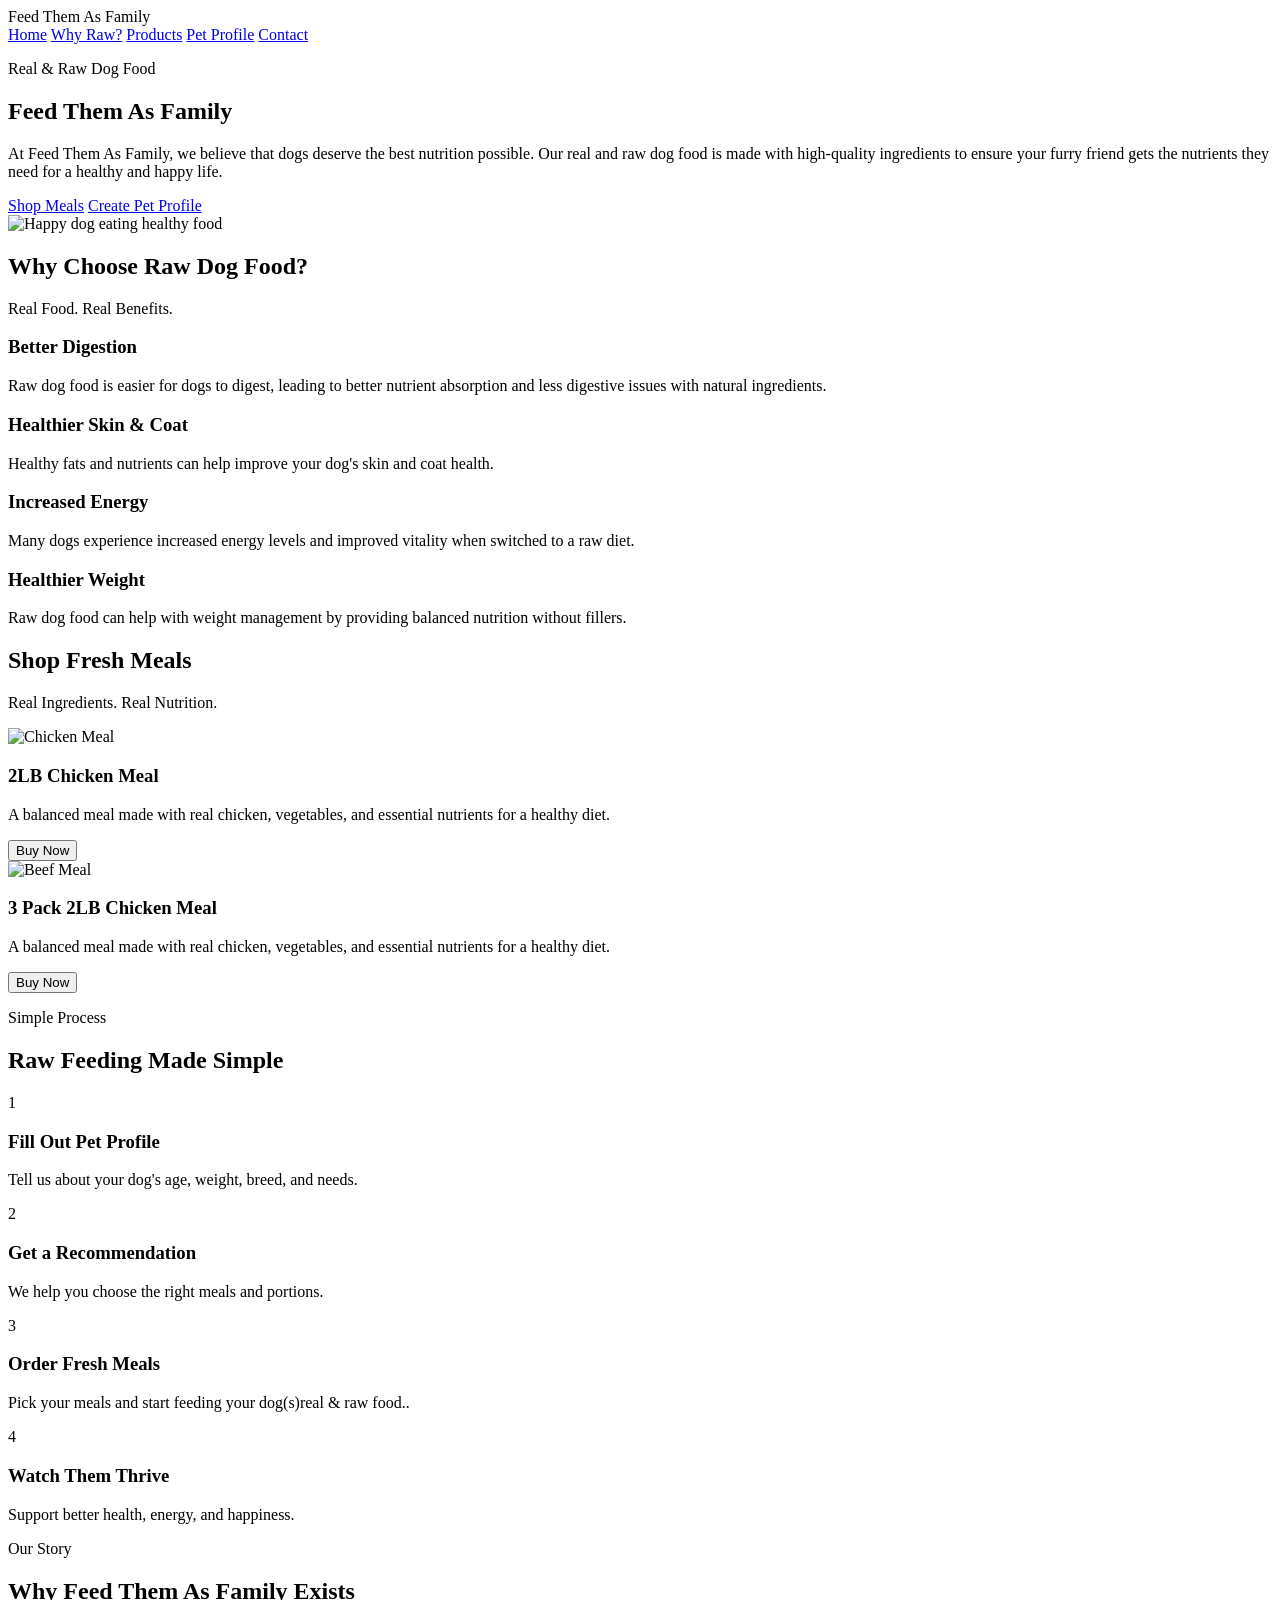
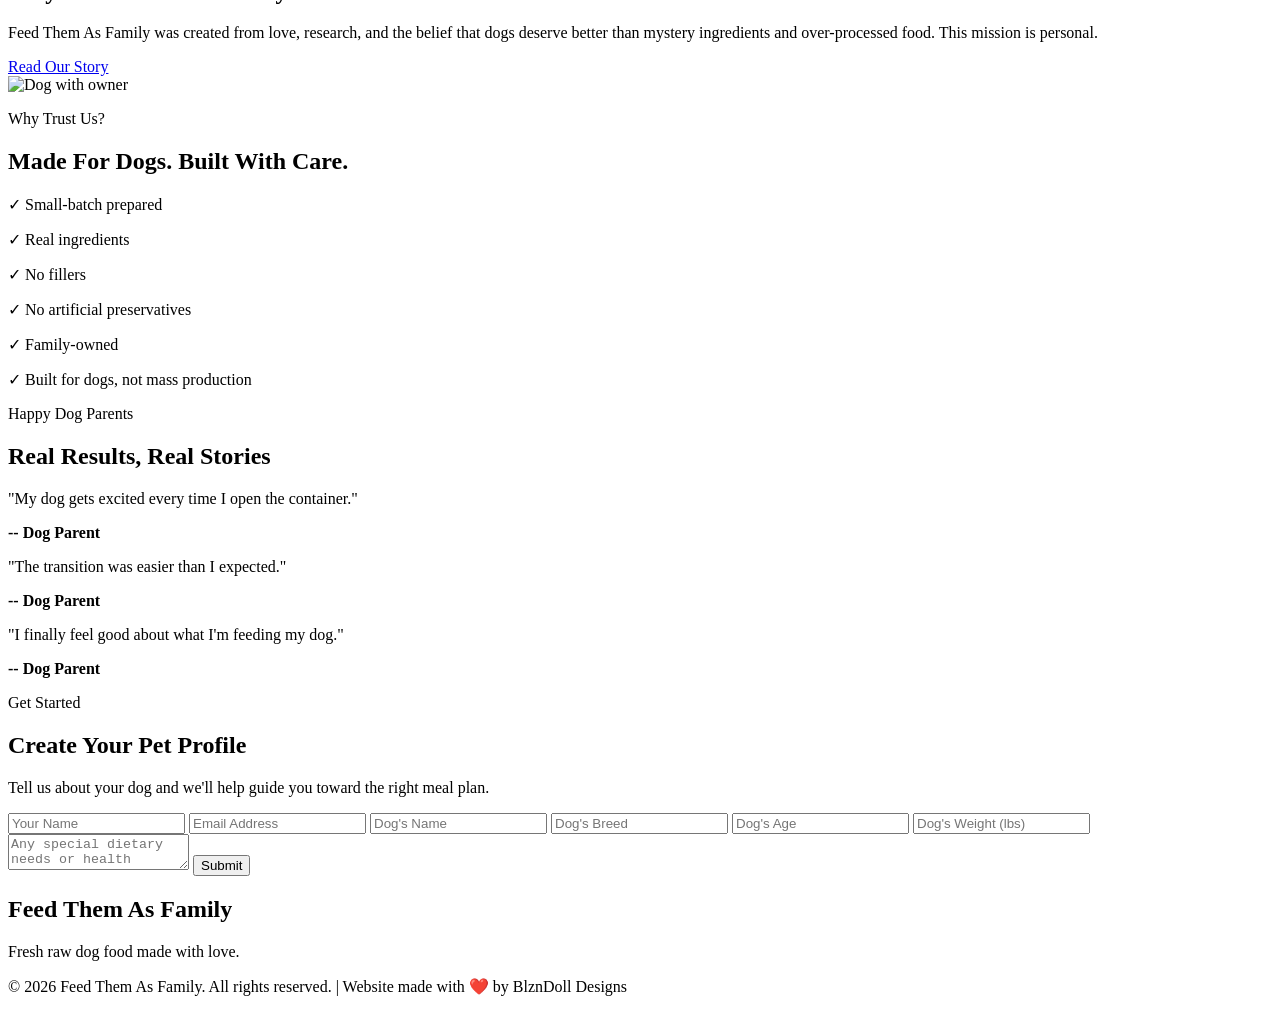
==== index.html @ 06e67c52 "Add content and designs" ====
<!DOCTYPE html>
<html lang="en">
<head>
    <meta charset="UTF-8">
    <meta name="viewport" content="width=device-width, initial-scale=1.0">
    <title>Feed Them As Family - Real & Raw Dog Food</title>
    <meta name="description" content="Feed Them As Family offers real and raw dog food made with high-quality ingredients. Our mission is to provide dogs with nutritious meals that promote their health and well-being.">
    <meta name="keywords" content="dog food, raw dog food, real dog food, nutritious dog meals, healthy dog food, Feed Them As Family">
    <meta name="author" content="Feed Them As Family">
    <meta property="og:title" content="Feed Them As Family - Real & Raw Dog Food">
    <meta property="og:description" content="Feed Them As Family offers real and raw dog food made with high-quality ingredients. Our mission is to provide dogs with nutritious meals that promote their health and well-being.">
    <meta property="og:image" content="https://feedthemasfamily.com/images/og-image.jpg">
    <meta property="og:url" content="https://feedthemasfamily.com">
</head>
<body>

    <header class="header">
        <div class="logo">Feed Them As Family</div>

        <nav class="nav">
            <a href="#home">Home</a>
            <a href="#benefits">Why Raw?</a>
            <a href="#products">Products</a>
            <a href="#profile">Pet Profile</a>
            <a href="#contact">Contact</a>
        </nav>
    </header>

    <main>

        <section class="hero" id="home">
            <div class="hero-text">
                <p class="eyebrow">Real & Raw Dog Food</p>
                <h1>Feed Them As Family</h1>
                <p>
                    At Feed Them As Family, we believe that dogs deserve the best nutrition 
                    possible. Our real and raw dog food is made with high-quality ingredients 
                    to ensure your furry friend gets the nutrients they need for a healthy and 
                    happy life.
                </p>

                <div class="hero-buttons">
                    <a href="#products" class="btn primary">Shop Meals</a>
                    <a href="#profile" class="btn secondary">Create Pet Profile</a>
                </div>
            </div>

            <div class="hero-image">
                <img src="https://images.unsplash.com/photo-1601758174114-e711c0cbaa69?auto=format&fit=crop&w=900&q=80" alt="Happy dog eating healthy food" />
            </div>
        </section>

        <section class="benefits" id="benefits">
            <h2>Why Choose Raw Dog Food?</h2>
            <p>Real Food. Real Benefits.</p>

            <div class="benefits-grid">
                <div class="benefit-card">
                    <h3>Better Digestion</h3>
                    <p>Raw dog food is easier for dogs to digest, leading to better nutrient absorption and less digestive issues with natural ingredients.</p>
                </div>
                <div class="benefit-card">
                    <h3>Healthier Skin & Coat</h3>
                    <p>Healthy fats and nutrients can help improve your dog's skin and coat health.</p>
                </div>
                <div class="benefit-card">
                    <h3>Increased Energy</h3>
                    <p>Many dogs experience increased energy levels and improved vitality when switched to a raw diet.</p>
                </div>
                <div class="benefit-card">
                    <h3>Healthier Weight</h3>
                    <p>Raw dog food can help with weight management by providing balanced nutrition without fillers.</p>
                </div>
            </div>
        </section>

        <section class="products" id="products">
            <h2>Shop Fresh Meals</h2>
            <p class="subtitle">Real Ingredients. Real Nutrition.</p>

            <div class="products-grid">
                <div class="product-card">
                    <img src="https://images.unsplash.com/photo-1589924691995-400dc9ecc119?auto=format&fit=crop&w=800&q=80" alt="Chicken Meal" />
                    <h3>2LB Chicken Meal</h3>
                    <p>A balanced meal made with real chicken, vegetables, and essential nutrients for a healthy diet.</p>
                    <button>Buy Now</button>
                </div>
                <div class="product-card">
                    <img src="https://images.unsplash.com/photo-1601758174114-e711c0cbaa69?auto=format&fit=crop&w=400&q=80" alt="Beef Meal" />
                    <h3>3 Pack 2LB Chicken Meal</h3>
                    <p>A balanced meal made with real chicken, vegetables, and essential nutrients for a healthy diet.</p>
                    <button>Buy Now</button>
                </div>
            </div>
        </section>

        <section class="how-it-works">
            <p class="eyebrow">Simple Process</p>
            <h2>Raw Feeding Made Simple</h2>

            <div class="steps">
                <div class="step">
                    <span>1</span>
                    <h3>Fill Out Pet Profile</h3>
                    <p>Tell us about your dog's age, weight, breed, and needs.</p>
                </div>
                
                <div class="step">
                    <span>2</span>
                    <h3>Get a Recommendation</h3>
                    <p>We help you choose the right meals and portions.</p>
                </div>

                <div class="step">
                    <span>3</span>
                    <h3>Order Fresh Meals</h3>
                    <p>Pick your meals and start feeding your dog(s)real & raw food..</p>
                </div>

                <div class="step">
                    <span>4</span>
                    <h3>Watch Them Thrive</h3>
                    <p>Support better health, energy, and happiness.</p>
                </div>
            </div>
        </section>

        <section class="story">
            <div>
                <p>Our Story</p>
                <h2>Why Feed Them As Family Exists</h2>
                <p>
                    Feed Them As Family was created from love, research, and the belief that dogs
                    deserve better than mystery ingredients and over-processed food. This mission 
                    is personal.
                </p>
                <a href="story.html" class="btn secondary">Read Our Story</a>
            </div>

            <img src="https://images.unsplash.com/photo-1552053831-71594a27632d?auto=format&fit=crop&w=900&q=80" alt="Dog with owner" />
        </section>

        <section class="trust">
            <p class="eyebrow">Why Trust Us?</p>
            <h2>Made For Dogs. Built With Care.</h2>

            <div class="trust-list">
                <p>✓ Small-batch prepared</p>
                <p>✓ Real ingredients</p>
                <p>✓ No fillers</p>
                <p>✓ No artificial preservatives</p>
                <p>✓ Family-owned</p>
                <p>✓ Built for dogs, not mass production</p>
            </div>
        </section>

        <section class="testimonials">
            <p class="eyebrow">Happy Dog Parents</p>
            <h2>Real Results, Real Stories</h2>

            <div class="card-grid">
                <div class="card">
                    <p>"My dog gets excited every time I open the container."</p>
                    <strong> -- Dog Parent</strong>
                </div>

                <div class="card">
                    <p>"The transition was easier than I expected."</p>
                    <strong> -- Dog Parent</strong>
                </div>

                <div class="card">
                    <p>"I finally feel good about what I'm feeding my dog."</p>
                    <strong> -- Dog Parent</strong>
                </div>
            </div>
        </section>

        <section class="profile" id="profile">
            <p class="eyebrow">Get Started</p>
            <h2>Create Your Pet Profile</h2>
            <p>Tell us about your dog and we'll help guide you toward the right meal plan.</p>

            <form>
                <input type="text" placeholder="Your Name" required />
                <input type="email" placeholder="Email Address" required />
                <input type="text" placeholder="Dog's Name" required />
                <input type="text" placeholder="Dog's Breed" required />
                <input type="number" placeholder="Dog's Age" required />
                <input type="number" placeholder="Dog's Weight (lbs)" required />
                <textarea placeholder="Any special dietary needs or health concerns?" required></textarea>
                <button type="submit" class="btn primary">Submit</button>
            </form>
        </section>
    </main>

    <footer class="footer" id="contact">
        <h2>Feed Them As Family</h2>
        <p>Fresh raw dog food made with love.</p>
        <p>&copy; 2026 Feed Them As Family. All rights reserved. | Website made with ❤️ by BlznDoll Designs</p>
    </footer>
</body>
</html>
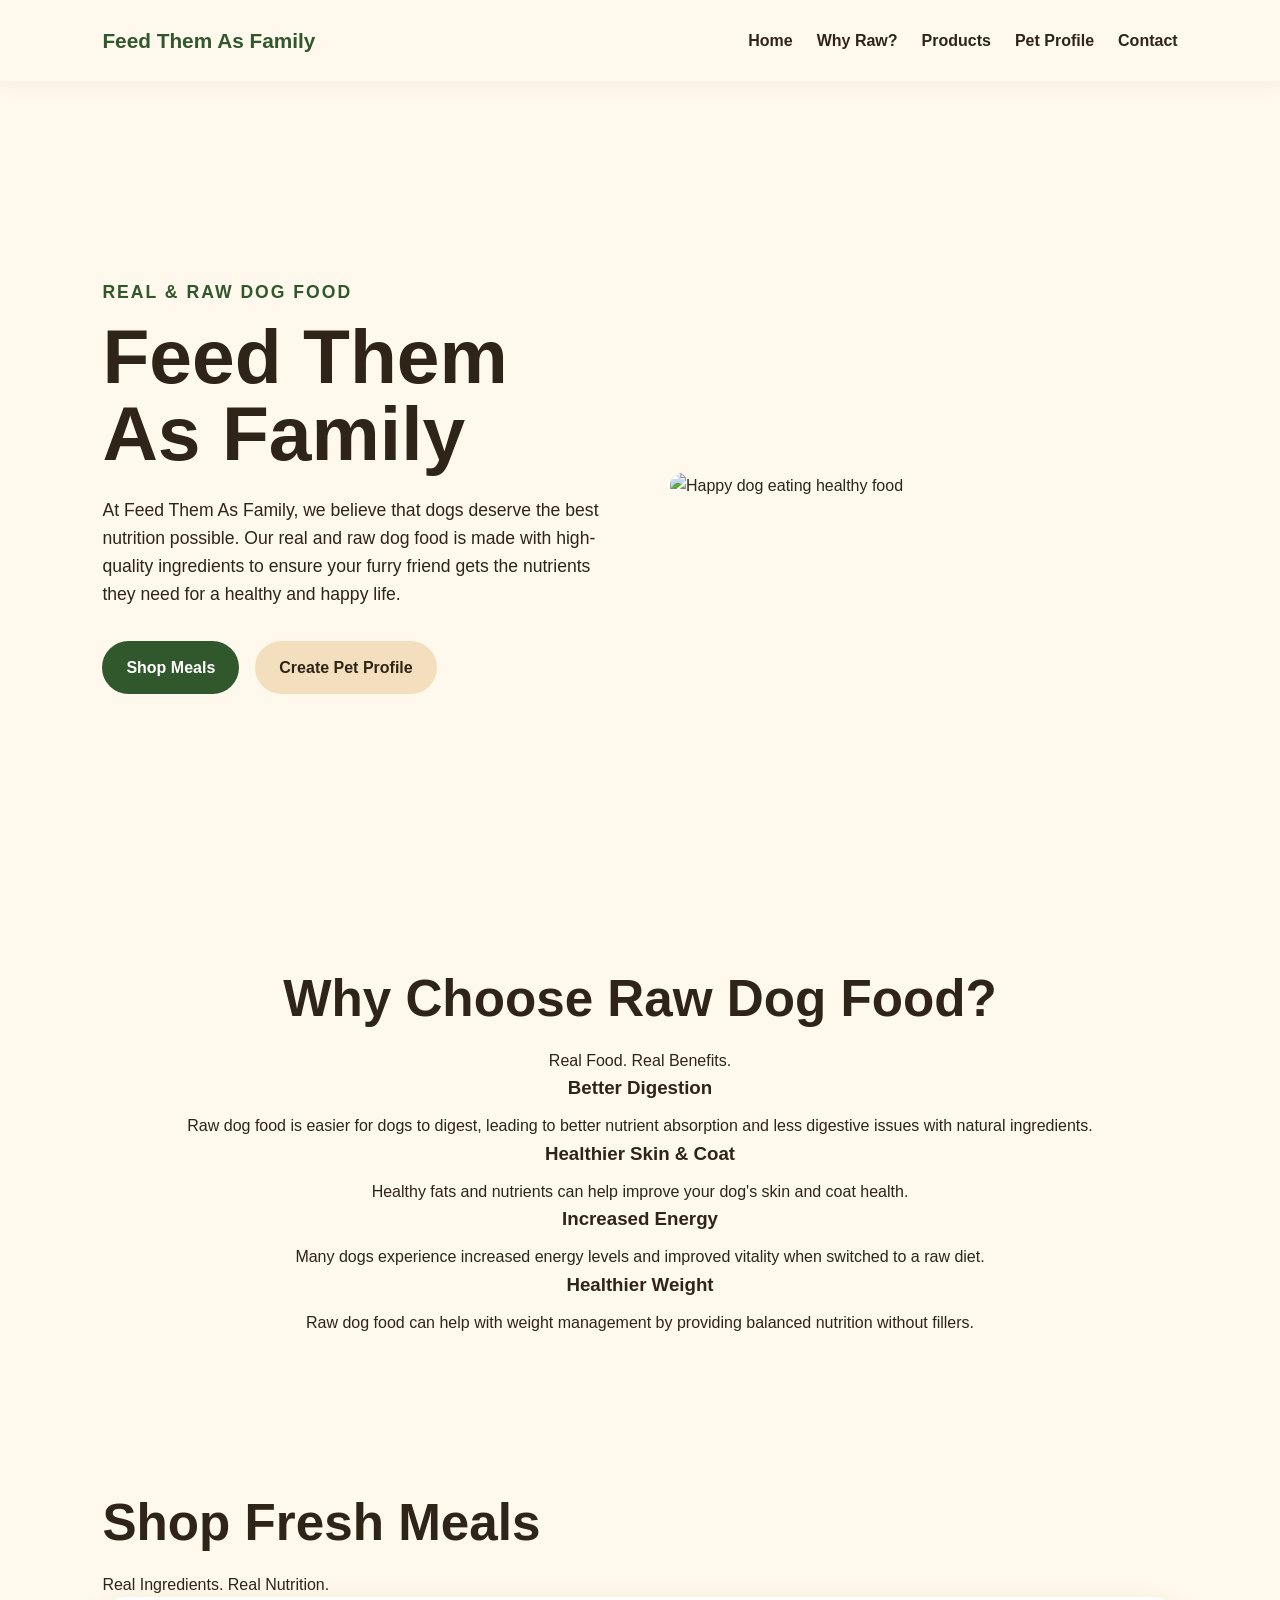
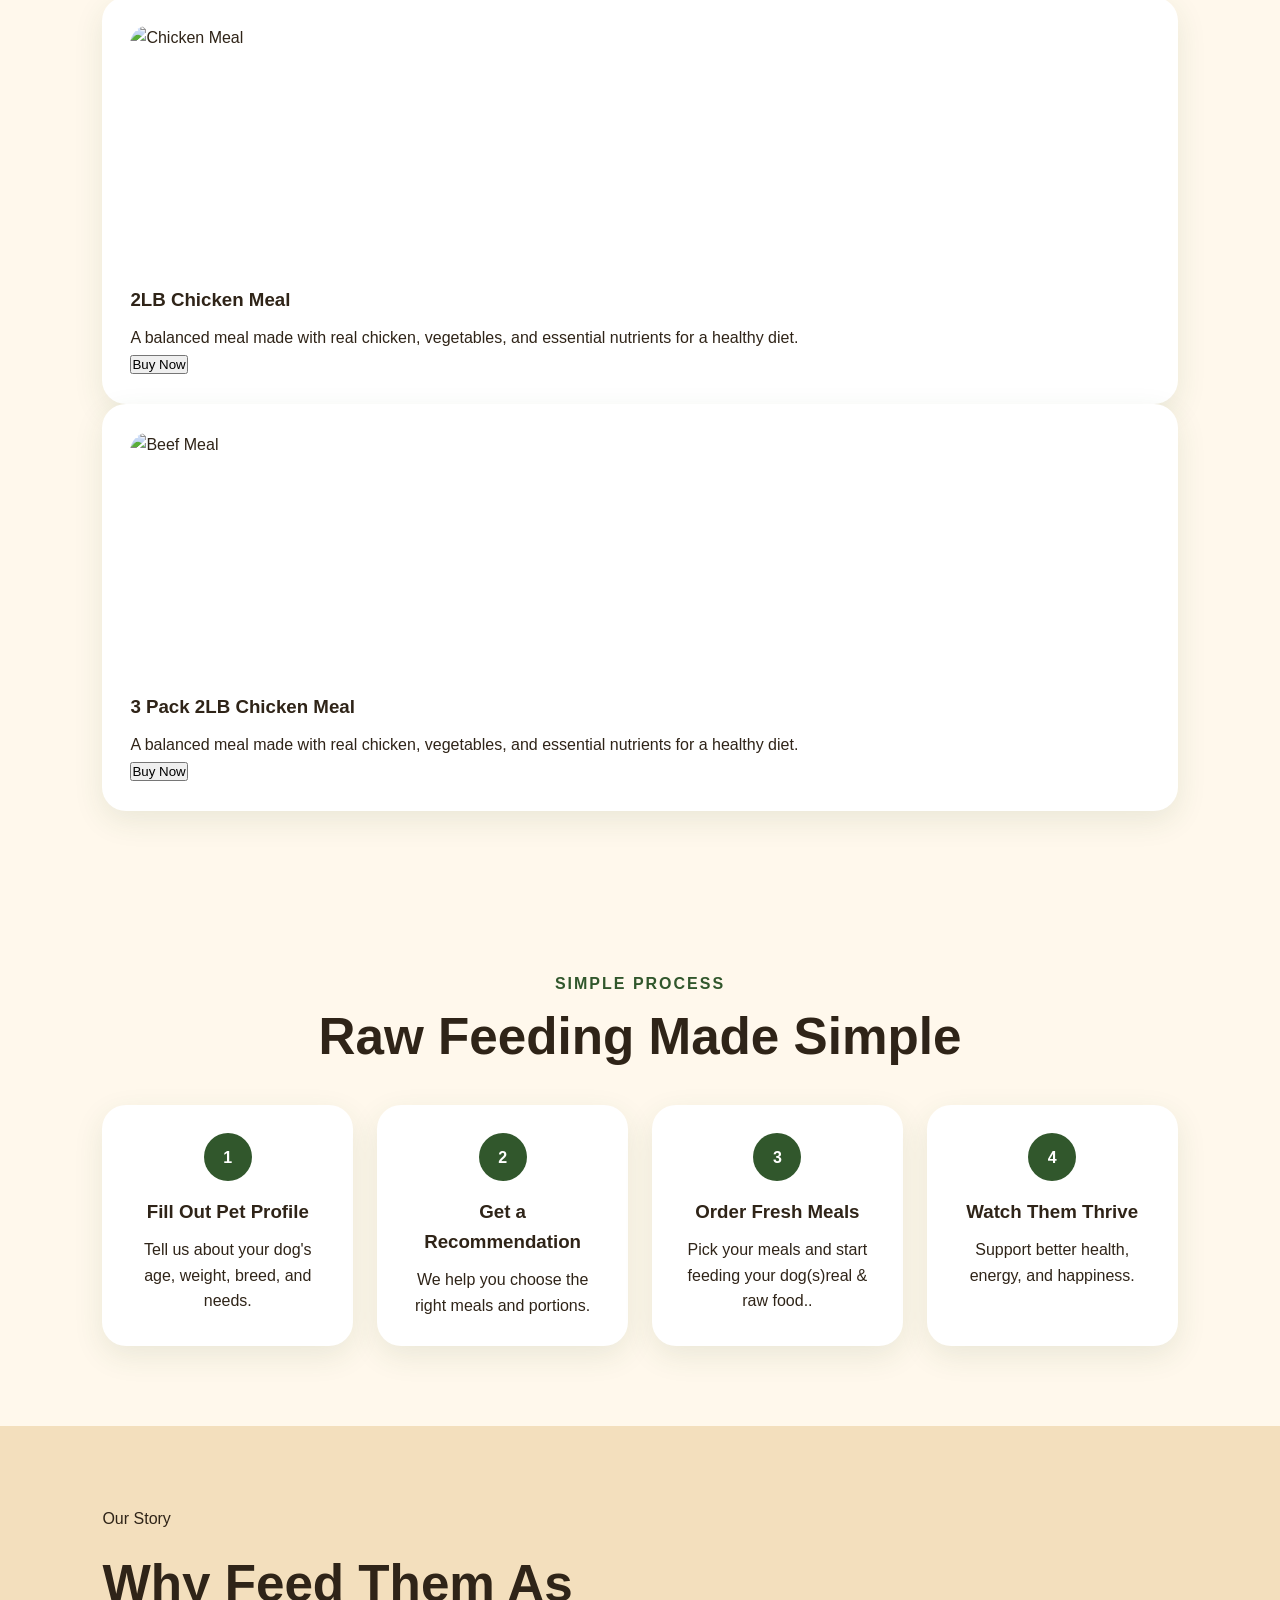
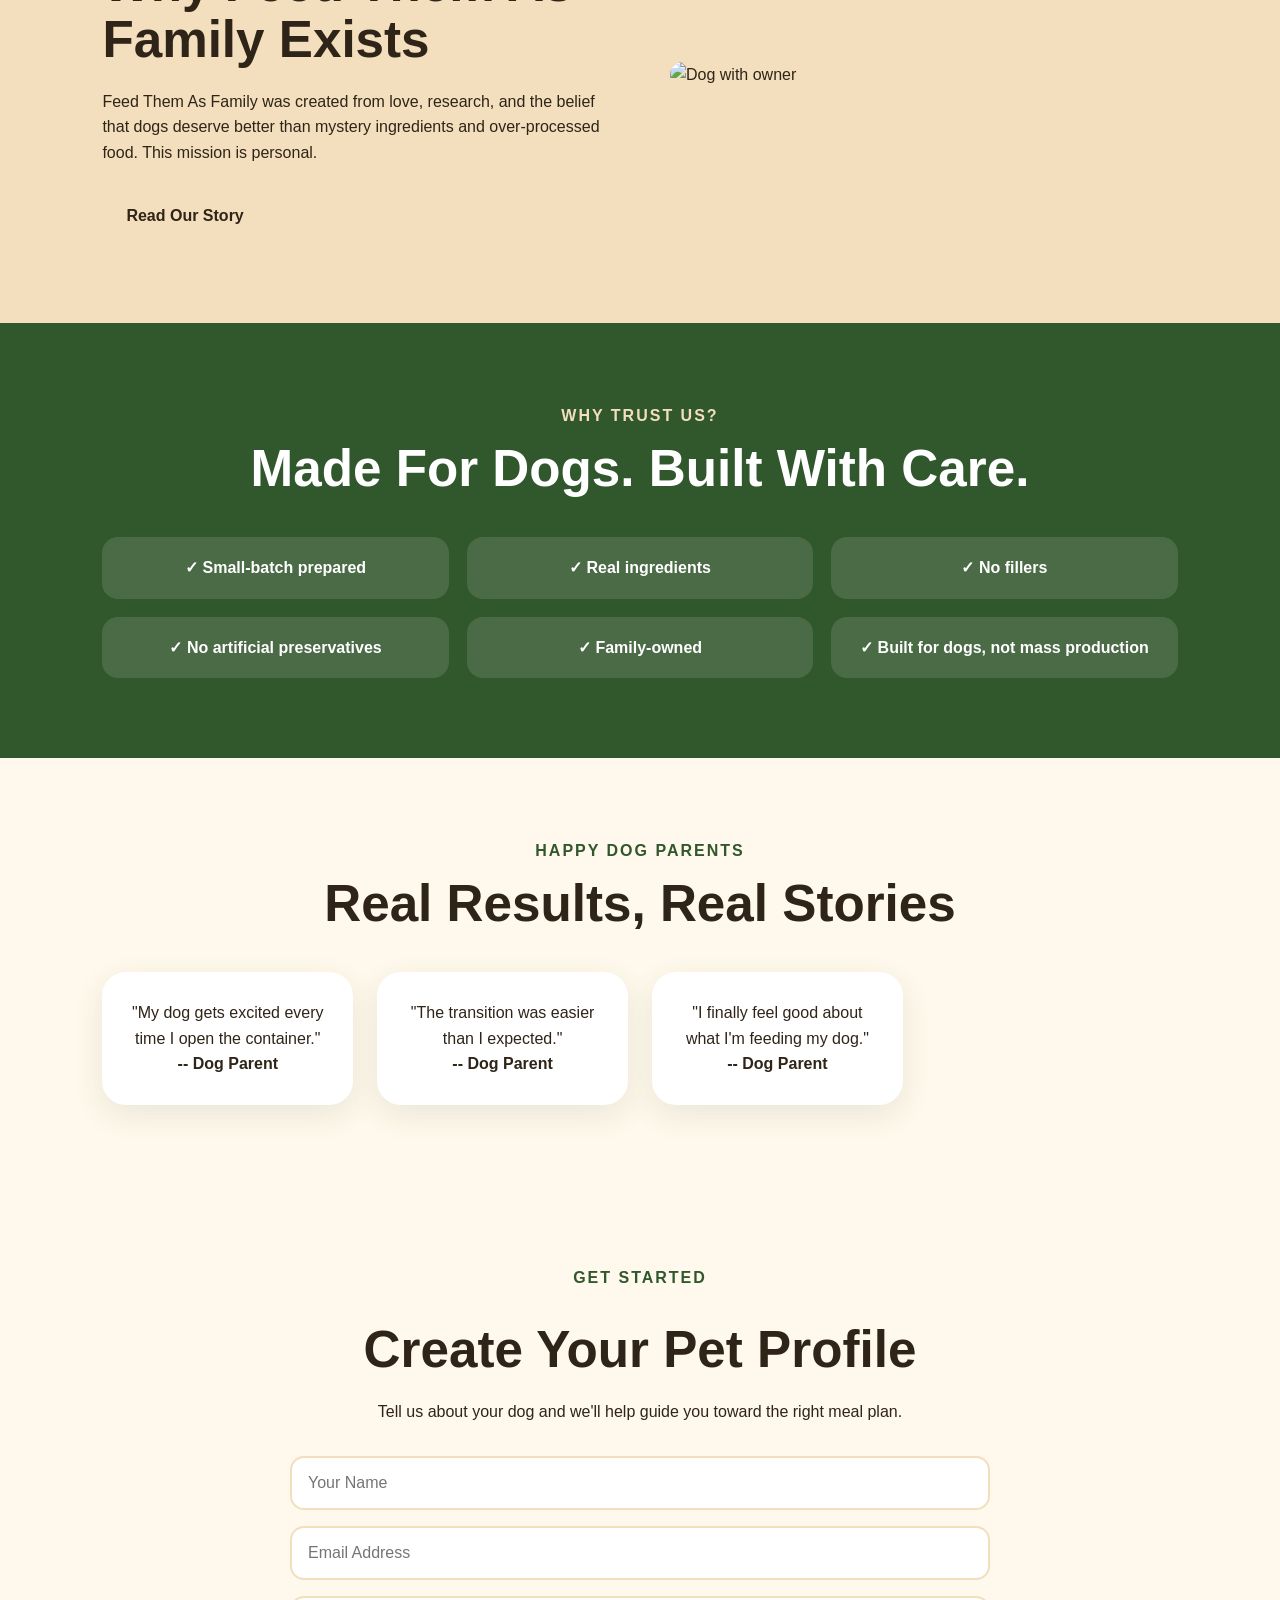
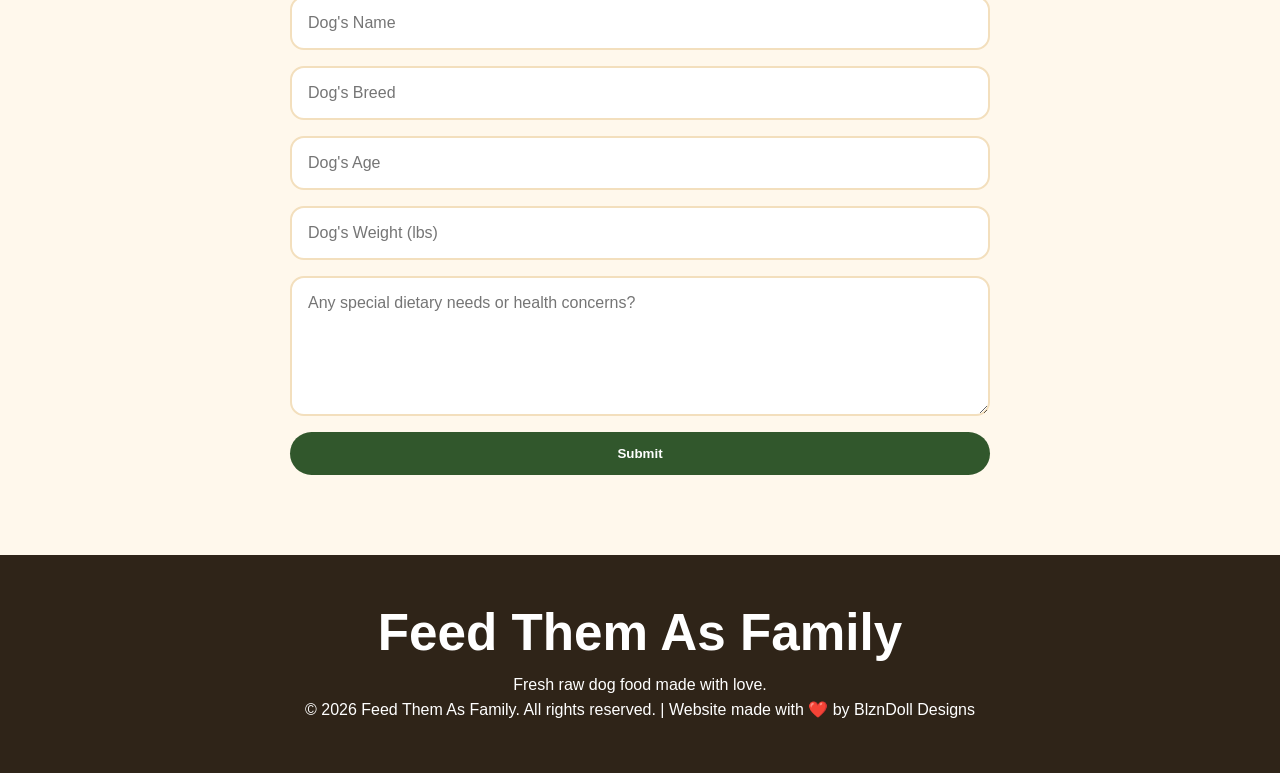
==== commit b8002e14: "Add styles" ====
--- a/index.html
+++ b/index.html
@@ -11,6 +11,8 @@
     <meta property="og:description" content="Feed Them As Family offers real and raw dog food made with high-quality ingredients. Our mission is to provide dogs with nutritious meals that promote their health and well-being.">
     <meta property="og:image" content="https://feedthemasfamily.com/images/og-image.jpg">
     <meta property="og:url" content="https://feedthemasfamily.com">
+
+    <link rel="stylesheet" href="styles.css">
 </head>
 <body>
 
--- a/styles.css
+++ b/styles.css
@@ -0,0 +1,318 @@
+* {
+  margin: 0;
+  padding: 0;
+  box-sizing: border-box;
+}
+
+html {
+  scroll-behavior: smooth;
+}
+
+body {
+  font-family: Arial, sans-serif;
+  background: #fff8ec;
+  color: #2f2418;
+  line-height: 1.6;
+}
+
+img {
+  width: 100%;
+  display: block;
+  border-radius: 20px;
+}
+
+a {
+  text-decoration: none;
+  color: inherit;
+}
+
+.header {
+  background: #fff8ec;
+  display: flex;
+  justify-content: space-between;
+  align-items: center;
+  padding: 24px 8%;
+  position: sticky;
+  top: 0;
+  z-index: 10;
+  box-shadow: 0 4px 20px rgba(0, 0, 0, 0.05);
+}
+
+.logo {
+  font-size: 1.3rem;
+  font-weight: 800;
+  color: #31572c;
+}
+
+.nav {
+  display: flex;
+  gap: 24px;
+}
+
+.nav a {
+  font-weight: 600;
+}
+
+.nav a:hover {
+  color: #31572c;
+}
+
+section {
+  padding: 80px 8%;
+}
+
+.hero {
+  display: grid;
+  grid-template-columns: 1fr 1fr;
+  gap: 60px;
+  align-items: center;
+  min-height: 90vh;
+}
+
+.eyebrow {
+  color: #31572c;
+  font-weight: 800;
+  text-transform: uppercase;
+  letter-spacing: 2px;
+  margin-bottom: 12px;
+}
+
+h1 {
+  font-size: clamp(2.8rem, 6vw, 5.5rem);
+  line-height: 1;
+  margin-bottom: 24px;
+}
+
+h2 {
+  font-size: clamp(2rem, 4vw, 3.5rem);
+  line-height: 1.1;
+  margin-bottom: 20px;
+}
+
+h3 {
+  margin-bottom: 10px;
+}
+
+.hero-text p {
+  font-size: 1.1rem;
+  max-width: 550px;
+}
+
+.hero-buttons {
+  display: flex;
+  gap: 16px;
+  margin-top: 32px;
+  flex-wrap: wrap;
+}
+
+.btn {
+  display: inline-block;
+  padding: 14px 24px;
+  border-radius: 999px;
+  font-weight: 700;
+  transition: 0.3s ease;
+  border: none;
+  cursor: pointer;
+}
+
+.primary {
+  background: #31572c;
+  color: white;
+}
+
+.primary:hover {
+  background: #1f3a1d;
+  transform: translateY(-3px);
+}
+
+.secondary {
+  background: #f3dfbd;
+  color: #2f2418;
+}
+
+.secondary:hover {
+  background: #e7c98f;
+  transform: translateY(-3px);
+}
+
+.benefits,
+.how-it-works,
+.testimonials {
+  text-align: center;
+}
+
+.card-grid,
+.product-grid,
+.steps {
+  display: grid;
+  grid-template-columns: repeat(4, 1fr);
+  gap: 24px;
+  margin-top: 40px;
+}
+
+.card,
+.step,
+.product-card {
+  background: white;
+  padding: 28px;
+  border-radius: 24px;
+  box-shadow: 0 10px 30px rgba(49, 87, 44, 0.1);
+}
+
+.product-grid {
+  grid-template-columns: repeat(3, 1fr);
+}
+
+.product-card img {
+  height: 240px;
+  object-fit: cover;
+  margin-bottom: 20px;
+}
+
+.product-card .btn {
+  margin-top: 20px;
+}
+
+.step span {
+  width: 48px;
+  height: 48px;
+  background: #31572c;
+  color: white;
+  display: grid;
+  place-items: center;
+  border-radius: 50%;
+  font-weight: 800;
+  margin: 0 auto 16px;
+}
+
+.story {
+  display: grid;
+  grid-template-columns: 1fr 1fr;
+  gap: 60px;
+  align-items: center;
+  background: #f3dfbd;
+}
+
+.story p {
+  margin-bottom: 24px;
+}
+
+.trust {
+  background: #31572c;
+  color: white;
+  text-align: center;
+}
+
+.trust .eyebrow {
+  color: #f3dfbd;
+}
+
+.trust-list {
+  margin-top: 40px;
+  display: grid;
+  grid-template-columns: repeat(3, 1fr);
+  gap: 18px;
+}
+
+.trust-list p {
+  background: rgba(255, 255, 255, 0.12);
+  padding: 18px;
+  border-radius: 16px;
+  font-weight: 700;
+}
+
+.profile {
+  text-align: center;
+}
+
+.profile p {
+  max-width: 600px;
+  margin: 0 auto 32px;
+}
+
+form {
+  max-width: 700px;
+  margin: 0 auto;
+  display: grid;
+  gap: 16px;
+}
+
+input,
+textarea {
+  width: 100%;
+  padding: 16px;
+  border: 2px solid #f3dfbd;
+  border-radius: 14px;
+  font-size: 1rem;
+  font-family: inherit;
+}
+
+textarea {
+  min-height: 140px;
+  resize: vertical;
+}
+
+.footer {
+  background: #2f2418;
+  color: white;
+  text-align: center;
+  padding: 50px 8%;
+}
+
+.footer h2 {
+  margin-bottom: 10px;
+}
+
+@media (max-width: 900px) {
+  .header {
+    flex-direction: column;
+    gap: 16px;
+  }
+
+  .nav {
+    flex-wrap: wrap;
+    justify-content: center;
+  }
+
+  .hero,
+  .story {
+    grid-template-columns: 1fr;
+  }
+
+  .card-grid,
+  .product-grid,
+  .steps,
+  .trust-list {
+    grid-template-columns: 1fr 1fr;
+  }
+
+  .hero {
+    min-height: auto;
+  }
+}
+
+@media (max-width: 600px) {
+  section {
+    padding: 60px 6%;
+  }
+
+  .card-grid,
+  .product-grid,
+  .steps,
+  .trust-list {
+    grid-template-columns: 1fr;
+  }
+
+  .nav {
+    gap: 12px;
+    font-size: 0.9rem;
+  }
+
+  .hero-buttons {
+    flex-direction: column;
+  }
+
+  .btn {
+    text-align: center;
+  }
+}
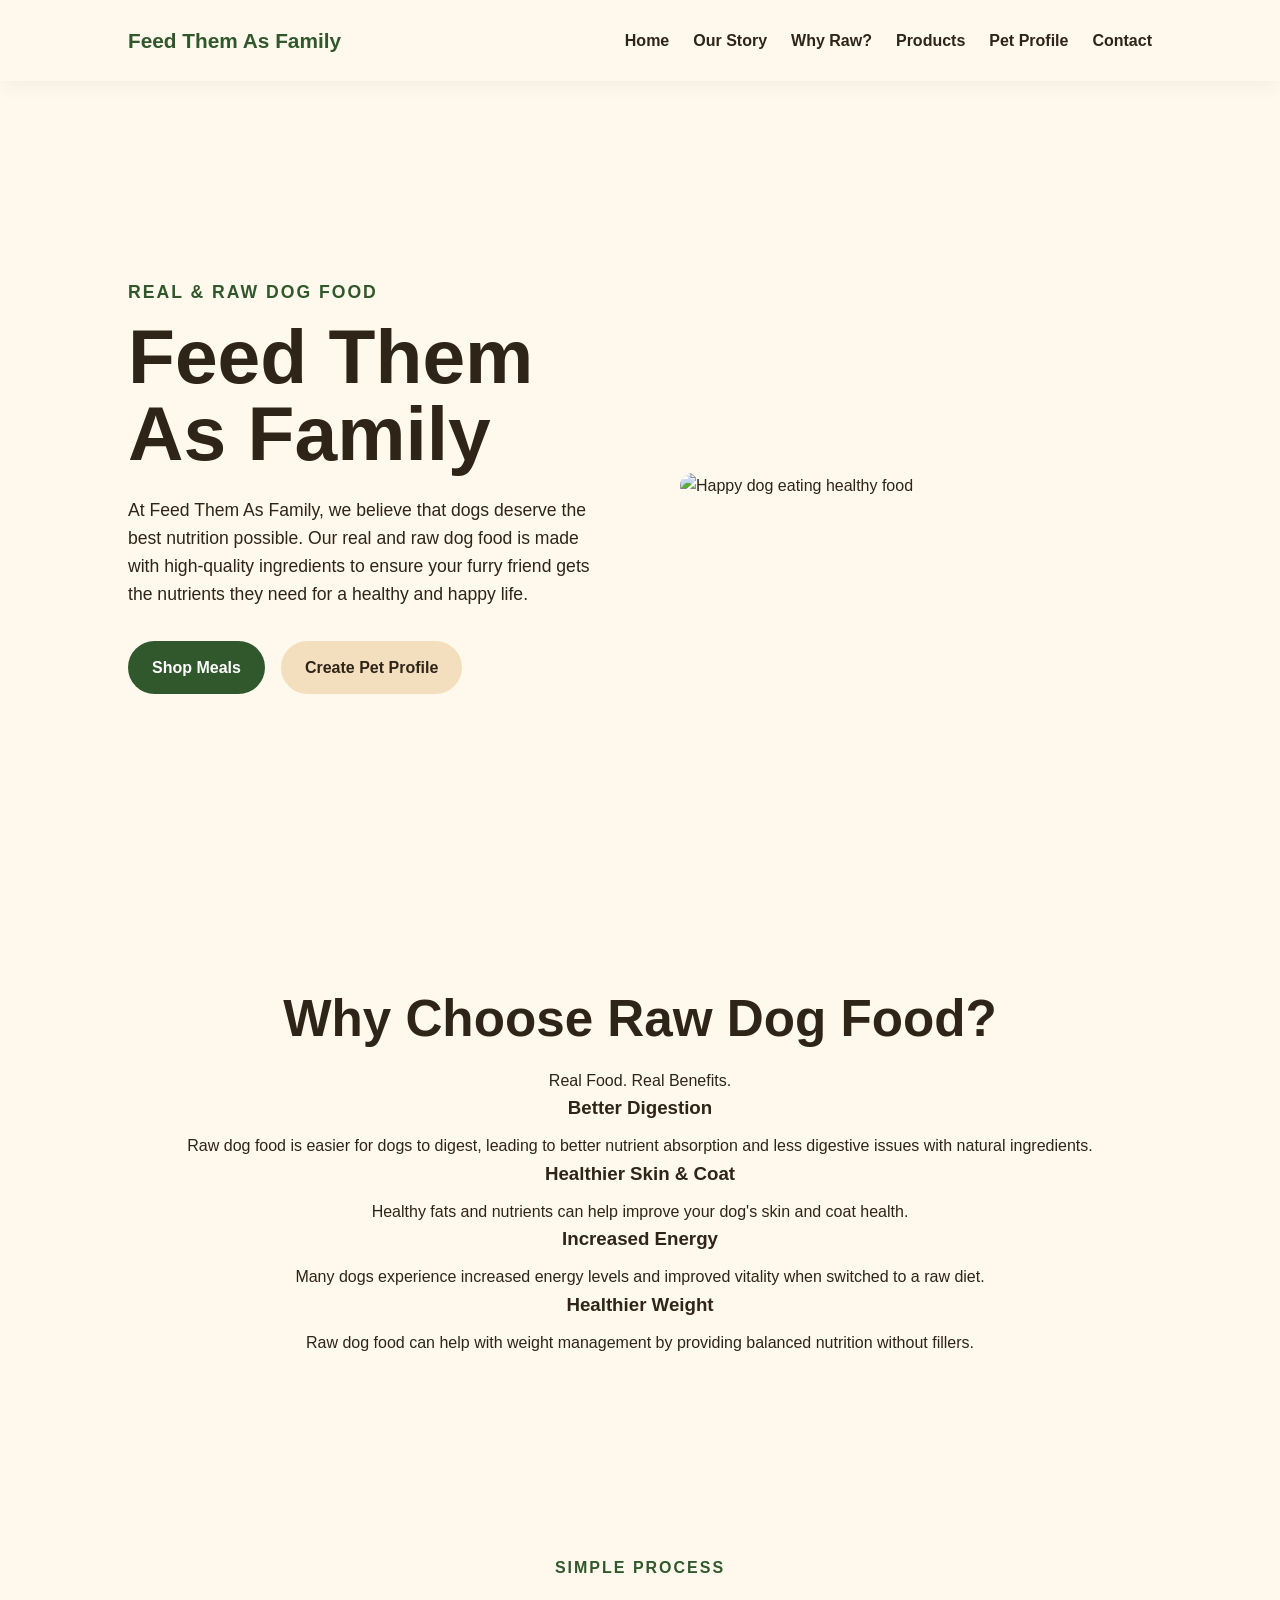
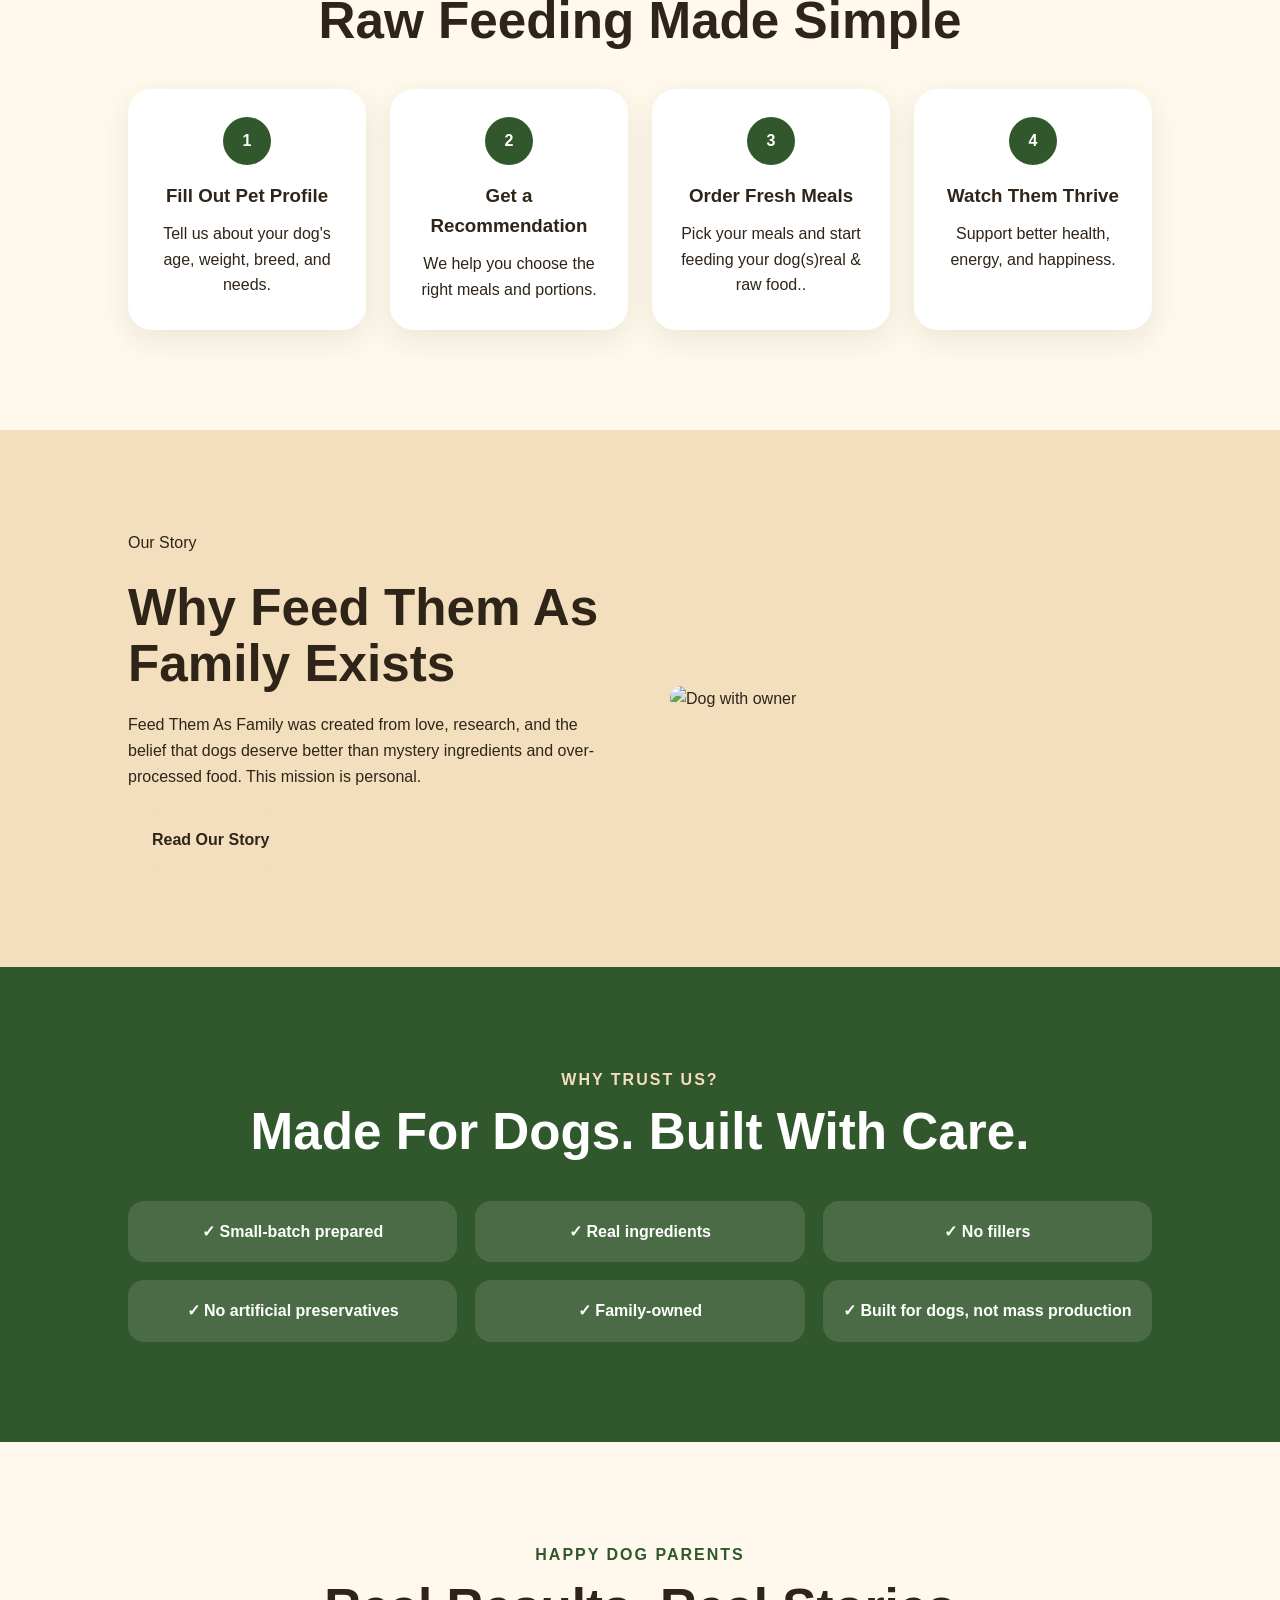
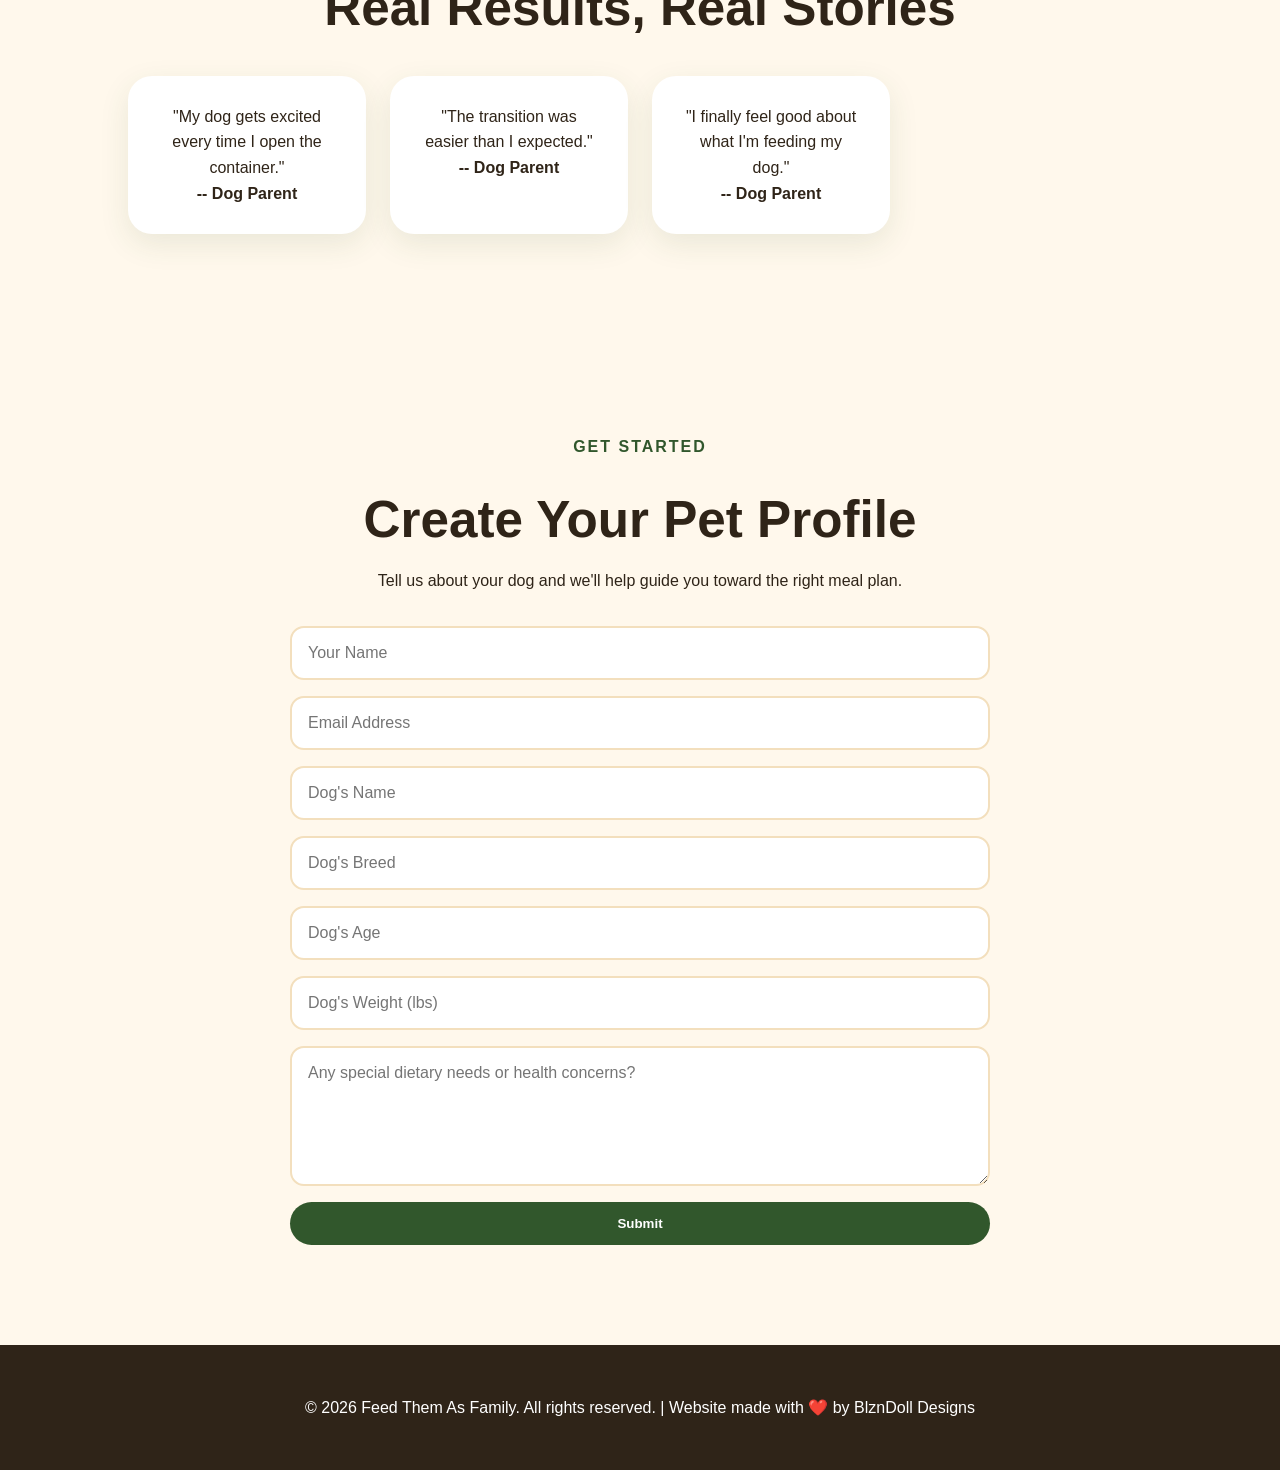
==== commit 6a5b8995: "Update content" ====
--- a/index.html
+++ b/index.html
@@ -21,6 +21,7 @@
 
         <nav class="nav">
             <a href="#home">Home</a>
+            <a href="#story">Our Story</a>
             <a href="#benefits">Why Raw?</a>
             <a href="#products">Products</a>
             <a href="#profile">Pet Profile</a>
@@ -76,26 +77,6 @@
             </div>
         </section>
 
-        <section class="products" id="products">
-            <h2>Shop Fresh Meals</h2>
-            <p class="subtitle">Real Ingredients. Real Nutrition.</p>
-
-            <div class="products-grid">
-                <div class="product-card">
-                    <img src="https://images.unsplash.com/photo-1589924691995-400dc9ecc119?auto=format&fit=crop&w=800&q=80" alt="Chicken Meal" />
-                    <h3>2LB Chicken Meal</h3>
-                    <p>A balanced meal made with real chicken, vegetables, and essential nutrients for a healthy diet.</p>
-                    <button>Buy Now</button>
-                </div>
-                <div class="product-card">
-                    <img src="https://images.unsplash.com/photo-1601758174114-e711c0cbaa69?auto=format&fit=crop&w=400&q=80" alt="Beef Meal" />
-                    <h3>3 Pack 2LB Chicken Meal</h3>
-                    <p>A balanced meal made with real chicken, vegetables, and essential nutrients for a healthy diet.</p>
-                    <button>Buy Now</button>
-                </div>
-            </div>
-        </section>
-
         <section class="how-it-works">
             <p class="eyebrow">Simple Process</p>
             <h2>Raw Feeding Made Simple</h2>
@@ -127,7 +108,7 @@
             </div>
         </section>
 
-        <section class="story">
+        <section class="story" id="story">
             <div>
                 <p>Our Story</p>
                 <h2>Why Feed Them As Family Exists</h2>
@@ -197,8 +178,6 @@
     </main>
 
     <footer class="footer" id="contact">
-        <h2>Feed Them As Family</h2>
-        <p>Fresh raw dog food made with love.</p>
         <p>&copy; 2026 Feed Them As Family. All rights reserved. | Website made with ❤️ by BlznDoll Designs</p>
     </footer>
 </body>
--- a/styles.css
+++ b/styles.css
@@ -13,6 +13,7 @@
   background: #fff8ec;
   color: #2f2418;
   line-height: 1.6;
+  overflow-x: hidden;
 }
 
 img {
@@ -315,4 +316,225 @@
   .btn {
     text-align: center;
   }
+}
+
+
+/* MOBILE */
+@media (max-width: 768px) {
+  .header {
+    position: static;
+    flex-direction: column;
+    gap: 16px;
+    text-align: center;
+  }
+
+  .nav {
+    flex-wrap: wrap;
+    justify-content: center;
+    gap: 14px;
+  }
+
+  .nav a {
+    font-size: 0.95rem;
+  }
+
+  .hero {
+    padding-top: 50px;
+    min-height: auto;
+  }
+
+  h1 {
+    font-size: 3rem;
+  }
+
+  h2 {
+    font-size: 2.2rem;
+  }
+
+  .product-grid,
+  .card-grid,
+  .steps,
+  .trust-list {
+    grid-template-columns: 1fr;
+  }
+
+  .product-card img {
+    height: 220px;
+  }
+
+  form {
+    width: 100%;
+  }
+}
+
+/* SMALL PHONES */
+@media (max-width: 480px) {
+  section {
+    padding: 50px 20px;
+  }
+
+  .header {
+    padding: 20px;
+  }
+
+  .logo {
+    font-size: 1.1rem;
+  }
+
+  .nav {
+    gap: 10px;
+  }
+
+  .nav a {
+    font-size: 0.85rem;
+  }
+
+  h1 {
+    font-size: 2.4rem;
+  }
+
+  h2 {
+    font-size: 1.9rem;
+  }
+
+  .hero-buttons {
+    flex-direction: column;
+  }
+
+  .btn {
+    width: 100%;
+    text-align: center;
+  }
+
+  .card,
+  .step,
+  .product-card {
+    padding: 22px;
+  }
+
+  input,
+  textarea {
+    font-size: 0.95rem;
+  }
+}
+
+/* TABLET */
+@media (max-width: 1024px) {
+  .header {
+    padding: 20px 5%;
+  }
+
+  section {
+    padding: 70px 5%;
+  }
+
+  .hero,
+  .story {
+    grid-template-columns: 1fr;
+    gap: 40px;
+    text-align: center;
+  }
+
+  .hero-text p {
+    margin: 0 auto;
+  }
+
+  .hero-buttons {
+    justify-content: center;
+  }
+
+  .card-grid,
+  .steps,
+  .trust-list {
+    grid-template-columns: repeat(2, 1fr);
+  }
+
+  .product-grid {
+    grid-template-columns: 1fr 1fr;
+  }
+}
+
+/* LARGE DESKTOPS */
+@media (min-width: 1200px) {
+  .header {
+    padding: 24px 10%;
+  }
+
+  section {
+    padding: 100px 10%;
+  }
+
+  .hero {
+    gap: 80px;
+  }
+
+  .hero-text p {
+    max-width: 600px;
+  }
+
+  .card-grid {
+    grid-template-columns: repeat(4, 1fr);
+  }
+
+  .product-grid {
+    grid-template-columns: repeat(3, 1fr);
+  }
+
+  .steps {
+    grid-template-columns: repeat(4, 1fr);
+  }
+
+  .trust-list {
+    grid-template-columns: repeat(3, 1fr);
+  }
+}
+
+/* EXTRA LARGE DESKTOPS */
+@media (min-width: 1440px) {
+  .header,
+  section {
+    max-width: 1600px;
+    margin: 0 auto;
+  }
+
+  h1 {
+    font-size: 6rem;
+  }
+
+  h2 {
+    font-size: 4rem;
+  }
+
+  .hero {
+    min-height: 95vh;
+  }
+
+  .product-card img {
+    height: 300px;
+    object-fit: cover;
+  }
+}
+
+/* ULTRA-WIDE MONITORS */
+@media (min-width: 1920px) {
+  .header,
+  section {
+    max-width: 1800px;
+  }
+
+  h1 {
+    font-size: 7rem;
+  }
+
+  h2 {
+    font-size: 4.5rem;
+  }
+
+  .hero {
+    gap: 120px;
+  }
+
+  .hero-text p {
+    font-size: 1.25rem;
+  }
 }
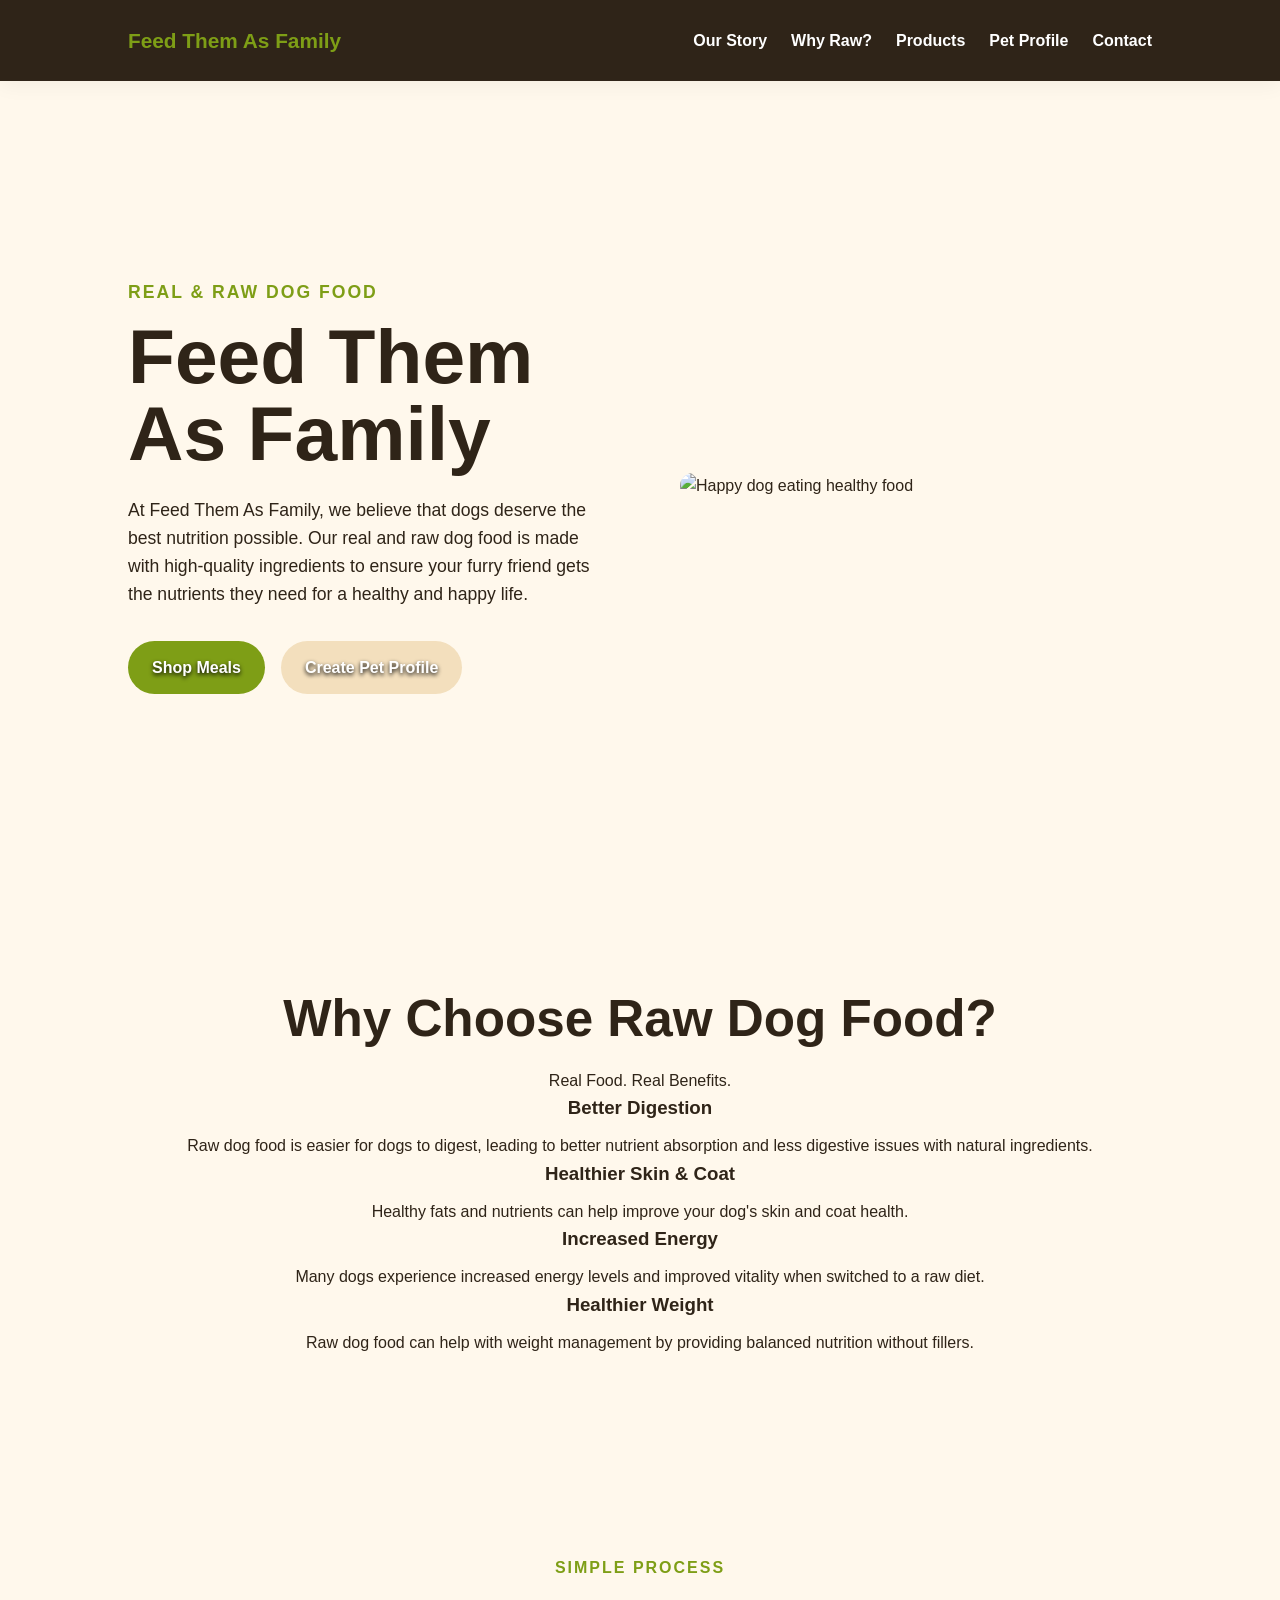
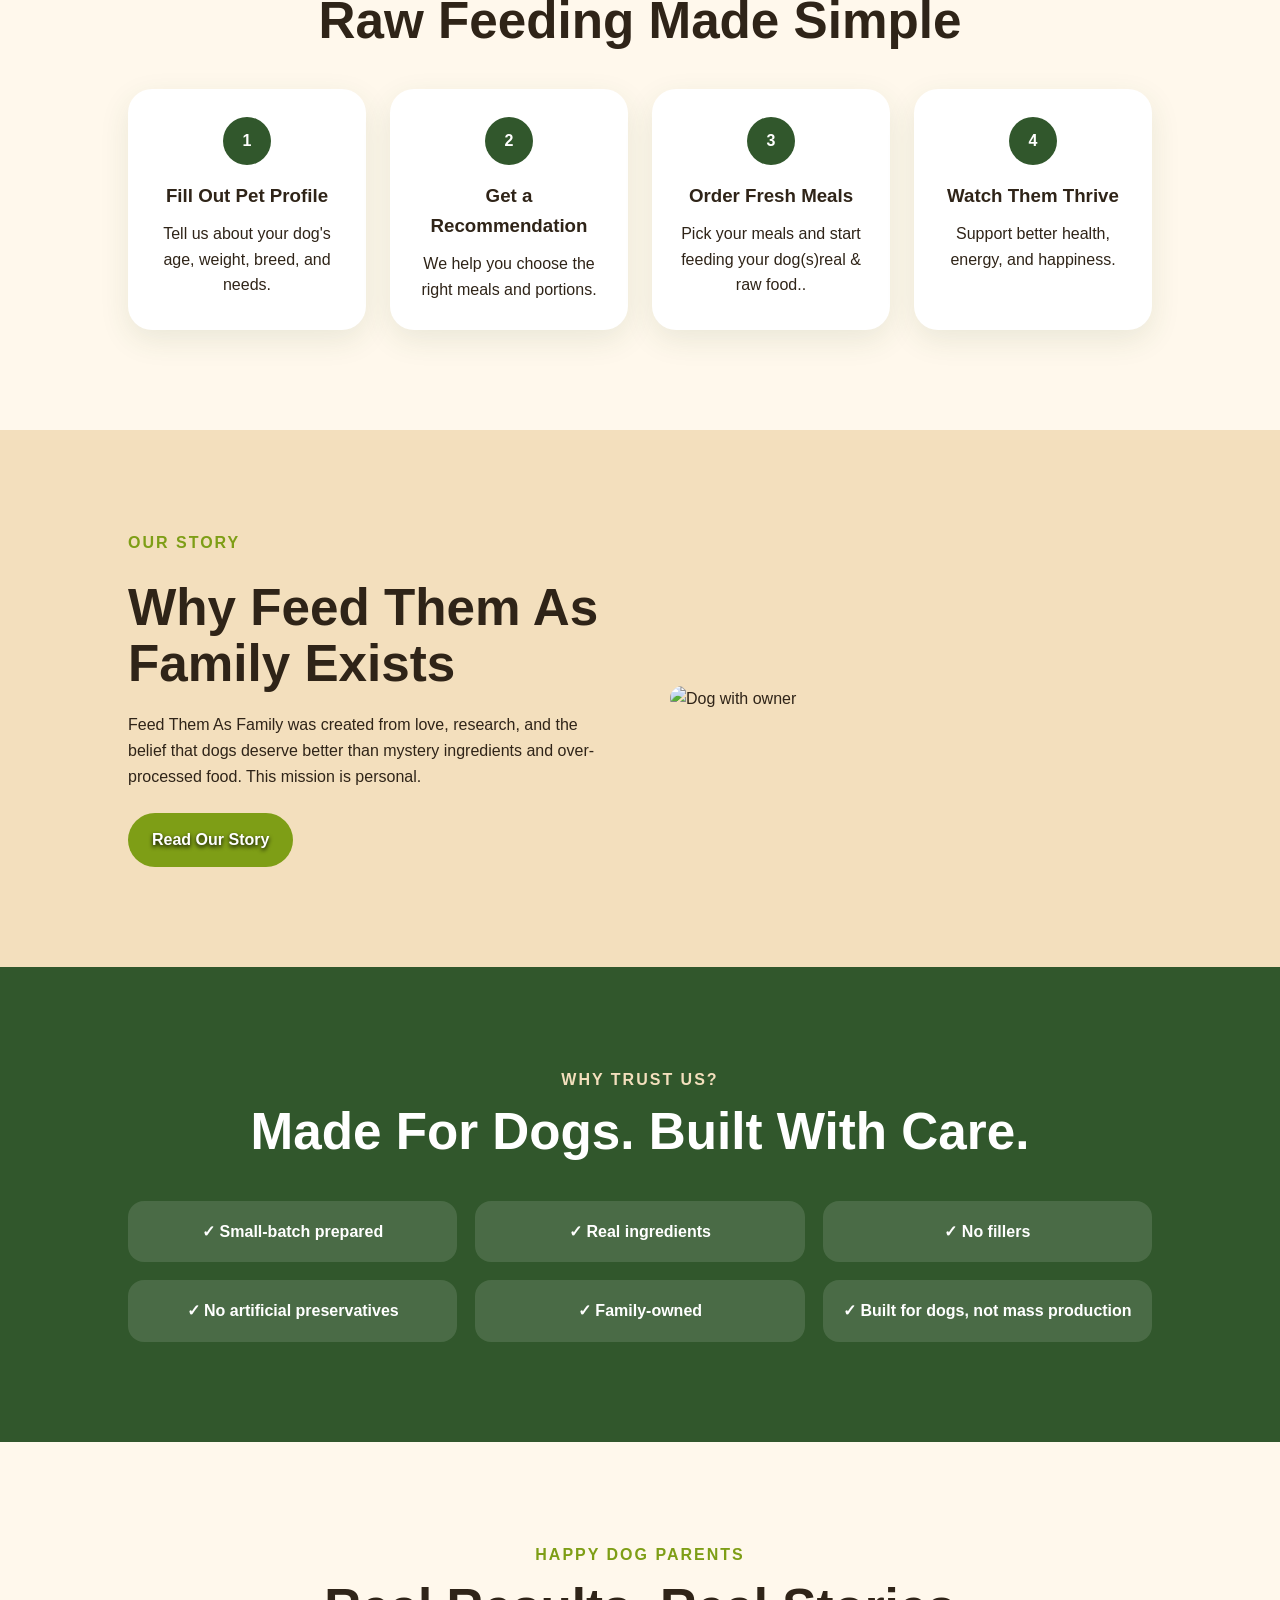
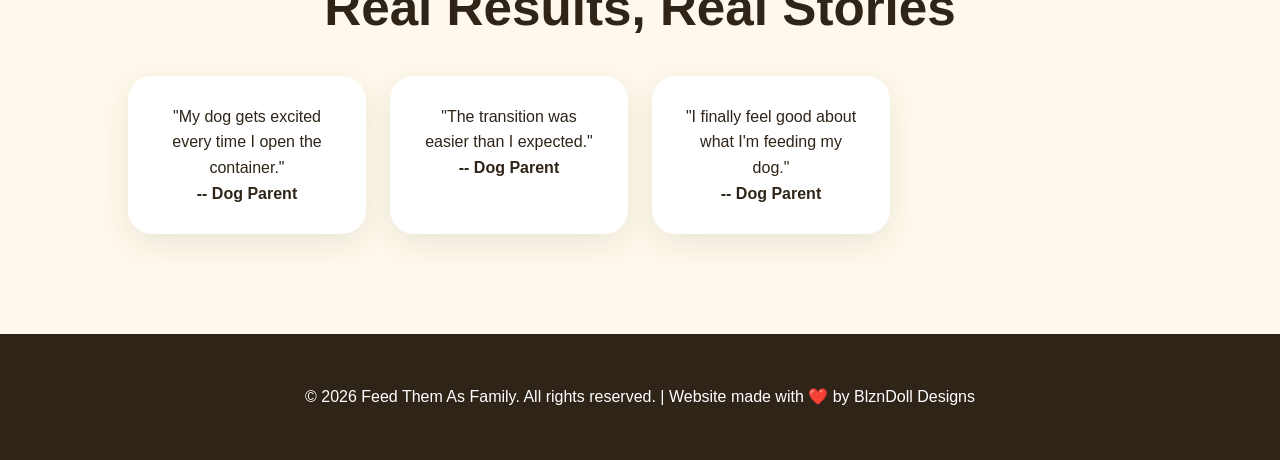
==== commit 339980ec: "Changes to all pages" ====
--- a/index.html
+++ b/index.html
@@ -3,7 +3,9 @@
 <head>
     <meta charset="UTF-8">
     <meta name="viewport" content="width=device-width, initial-scale=1.0">
+
     <title>Feed Them As Family - Real & Raw Dog Food</title>
+
     <meta name="description" content="Feed Them As Family offers real and raw dog food made with high-quality ingredients. Our mission is to provide dogs with nutritious meals that promote their health and well-being.">
     <meta name="keywords" content="dog food, raw dog food, real dog food, nutritious dog meals, healthy dog food, Feed Them As Family">
     <meta name="author" content="Feed Them As Family">
@@ -12,20 +14,20 @@
     <meta property="og:image" content="https://feedthemasfamily.com/images/og-image.jpg">
     <meta property="og:url" content="https://feedthemasfamily.com">
 
+    <link rel="stylesheet" href="https://cdnjs.cloudflare.com/ajax/libs/font-awesome/6.7.2/css/all.min.css"/>
     <link rel="stylesheet" href="styles.css">
 </head>
 <body>
 
     <header class="header">
-        <div class="logo">Feed Them As Family</div>
+        <div class="logo"><a href="#home">Feed Them As Family</a></div>
 
         <nav class="nav">
-            <a href="#home">Home</a>
             <a href="#story">Our Story</a>
             <a href="#benefits">Why Raw?</a>
-            <a href="#products">Products</a>
-            <a href="#profile">Pet Profile</a>
-            <a href="#contact">Contact</a>
+            <a href="products.html">Products</a>
+            <a href="pet-profile.html">Pet Profile</a>
+            <a href="contact.html">Contact</a>
         </nav>
     </header>
 
@@ -43,13 +45,14 @@
                 </p>
 
                 <div class="hero-buttons">
-                    <a href="#products" class="btn primary">Shop Meals</a>
-                    <a href="#profile" class="btn secondary">Create Pet Profile</a>
+                    <a href="products.html" class="btn primary">Shop Meals</a>
+                    <a href="pet-profile.html" class="btn secondary">Create Pet Profile</a>
                 </div>
             </div>
 
             <div class="hero-image">
-                <img src="https://images.unsplash.com/photo-1601758174114-e711c0cbaa69?auto=format&fit=crop&w=900&q=80" alt="Happy dog eating healthy food" />
+                <img src="https://images.unsplash.com/photo-1601758174114-e711c0cbaa69?auto=format&fit=crop&w=900&q=80" 
+                alt="Happy dog eating healthy food" loading="lazy"/>
             </div>
         </section>
 
@@ -110,17 +113,18 @@
 
         <section class="story" id="story">
             <div>
-                <p>Our Story</p>
+                <p class="eyebrow">Our Story</p>
                 <h2>Why Feed Them As Family Exists</h2>
                 <p>
                     Feed Them As Family was created from love, research, and the belief that dogs
                     deserve better than mystery ingredients and over-processed food. This mission 
                     is personal.
                 </p>
-                <a href="story.html" class="btn secondary">Read Our Story</a>
+                <a href="story.html" class="btn primary">Read Our Story</a>
             </div>
 
-            <img src="https://images.unsplash.com/photo-1552053831-71594a27632d?auto=format&fit=crop&w=900&q=80" alt="Dog with owner" />
+            <img src="https://images.unsplash.com/photo-1552053831-71594a27632d?auto=format&fit=crop&w=900&q=80" alt="Dog with owner"
+            loading="lazy" />
         </section>
 
         <section class="trust">
@@ -158,23 +162,6 @@
                 </div>
             </div>
         </section>
-
-        <section class="profile" id="profile">
-            <p class="eyebrow">Get Started</p>
-            <h2>Create Your Pet Profile</h2>
-            <p>Tell us about your dog and we'll help guide you toward the right meal plan.</p>
-
-            <form>
-                <input type="text" placeholder="Your Name" required />
-                <input type="email" placeholder="Email Address" required />
-                <input type="text" placeholder="Dog's Name" required />
-                <input type="text" placeholder="Dog's Breed" required />
-                <input type="number" placeholder="Dog's Age" required />
-                <input type="number" placeholder="Dog's Weight (lbs)" required />
-                <textarea placeholder="Any special dietary needs or health concerns?" required></textarea>
-                <button type="submit" class="btn primary">Submit</button>
-            </form>
-        </section>
     </main>
 
     <footer class="footer" id="contact">
--- a/styles.css
+++ b/styles.css
@@ -1,4 +1,4 @@
-* {
+*, ::before, ::after {
   margin: 0;
   padding: 0;
   box-sizing: border-box;
@@ -28,7 +28,8 @@
 }
 
 .header {
-  background: #fff8ec;
+  background: #2f2418;
+  color: white;
   display: flex;
   justify-content: space-between;
   align-items: center;
@@ -42,7 +43,7 @@
 .logo {
   font-size: 1.3rem;
   font-weight: 800;
-  color: #31572c;
+  color: rgba(126, 158, 22, 1);
 }
 
 .nav {
@@ -55,7 +56,7 @@
 }
 
 .nav a:hover {
-  color: #31572c;
+  color: rgba(126, 158, 22, 1);
 }
 
 section {
@@ -71,7 +72,7 @@
 }
 
 .eyebrow {
-  color: #31572c;
+  color: rgba(126, 158, 22, 1);
   font-weight: 800;
   text-transform: uppercase;
   letter-spacing: 2px;
@@ -117,8 +118,9 @@
 }
 
 .primary {
-  background: #31572c;
+  background: rgba(126, 158, 22, 1);
   color: white;
+    text-shadow: 0 2px 4px black;
 }
 
 .primary:hover {
@@ -128,11 +130,12 @@
 
 .secondary {
   background: #f3dfbd;
-  color: #2f2418;
+  color: white;
+  text-shadow: 0 2px 4px black;
 }
 
 .secondary:hover {
-  background: #e7c98f;
+  background: #2f2418;
   transform: translateY(-3px);
 }
 
@@ -140,6 +143,11 @@
 .how-it-works,
 .testimonials {
   text-align: center;
+}
+
+.products {
+    text-align: center;
+    background: #f3dfbd;
 }
 
 .card-grid,
@@ -231,6 +239,11 @@
   margin: 0 auto 32px;
 }
 
+.profile-hero {
+    text-align: center;
+     background: #f3dfbd;
+}
+
 form {
   max-width: 700px;
   margin: 0 auto;
@@ -253,6 +266,59 @@
   resize: vertical;
 }
 
+.contact-hero {
+  text-align: center;
+  background: #f3dfbd;
+}
+
+.contact-hero p {
+  max-width: 700px;
+  margin: 0 auto;
+}
+
+.contact-section {
+  display: grid;
+  grid-template-columns: 2fr 1fr;
+  gap: 50px;
+  align-items: start;
+}
+
+.contact-info p {
+  margin-bottom: 24px;
+}
+
+.contact-card {
+  padding: 24px;
+  border-radius: 20px;
+  margin-bottom: 18px;
+}
+
+.contact-card h3 {
+  color: #31572c;
+}
+
+.contact-form {
+  background: white;
+  padding: 40px;
+  border-radius: 24px;
+  box-shadow: 0 10px 30px rgba(49, 87, 44, 0.1);
+}
+
+.contact-info {
+  position: sticky;
+  top: 120px;
+}
+
+select {
+  width: 100%;
+  padding: 16px;
+  border: 2px solid #f3dfbd;
+  border-radius: 14px;
+  font-size: 1rem;
+  font-family: inherit;
+  background: white;
+}
+
 .footer {
   background: #2f2418;
   color: white;
@@ -264,31 +330,65 @@
   margin-bottom: 10px;
 }
 
-@media (max-width: 900px) {
+
+
+
+
+
+/* MEDIA QUERIES */
+
+/* SMALL PHONES */
+@media (max-width: 480px) {
+  section {
+    padding: 50px 20px;
+  }
+
   .header {
+    padding: 20px;
+  }
+
+  .logo {
+    font-size: 1.1rem;
+  }
+
+  .nav {
+    gap: 10px;
+  }
+
+  .nav a {
+    font-size: 0.85rem;
+  }
+
+  h1 {
+    font-size: 2.4rem;
+  }
+
+  h2 {
+    font-size: 1.9rem;
+  }
+
+  .hero-buttons {
     flex-direction: column;
-    gap: 16px;
-  }
-
-  .nav {
-    flex-wrap: wrap;
-    justify-content: center;
-  }
-
-  .hero,
-  .story {
-    grid-template-columns: 1fr;
-  }
-
-  .card-grid,
-  .product-grid,
-  .steps,
-  .trust-list {
-    grid-template-columns: 1fr 1fr;
-  }
-
-  .hero {
-    min-height: auto;
+  }
+
+  .btn {
+    width: 100%;
+    text-align: center;
+  }
+
+  .card,
+  .step,
+  .product-card {
+    padding: 22px;
+  }
+
+  input,
+  textarea {
+    font-size: 0.95rem;
+  }
+
+  .contact-form {
+    padding: 24px;
   }
 }
 
@@ -317,7 +417,6 @@
     text-align: center;
   }
 }
-
 
 /* MOBILE */
 @media (max-width: 768px) {
@@ -367,58 +466,43 @@
   }
 }
 
-/* SMALL PHONES */
-@media (max-width: 480px) {
-  section {
-    padding: 50px 20px;
-  }
-
+/* TABLET */
+@media (max-width: 900px) {
   .header {
-    padding: 20px;
-  }
-
-  .logo {
-    font-size: 1.1rem;
+    flex-direction: column;
+    gap: 16px;
   }
 
   .nav {
-    gap: 10px;
-  }
-
-  .nav a {
-    font-size: 0.85rem;
-  }
-
-  h1 {
-    font-size: 2.4rem;
-  }
-
-  h2 {
-    font-size: 1.9rem;
-  }
-
-  .hero-buttons {
-    flex-direction: column;
-  }
-
-  .btn {
-    width: 100%;
-    text-align: center;
-  }
-
-  .card,
-  .step,
-  .product-card {
-    padding: 22px;
-  }
-
-  input,
-  textarea {
-    font-size: 0.95rem;
-  }
-}
-
-/* TABLET */
+    flex-wrap: wrap;
+    justify-content: center;
+  }
+
+  .hero,
+  .story {
+    grid-template-columns: 1fr;
+  }
+
+  .card-grid,
+  .product-grid,
+  .steps,
+  .trust-list {
+    grid-template-columns: 1fr 1fr;
+  }
+
+  .hero {
+    min-height: auto;
+  }
+
+    .contact-section {
+    grid-template-columns: 1fr;
+  }
+
+  .contact-hero {
+    padding-top: 60px;
+  }
+}
+
 @media (max-width: 1024px) {
   .header {
     padding: 20px 5%;
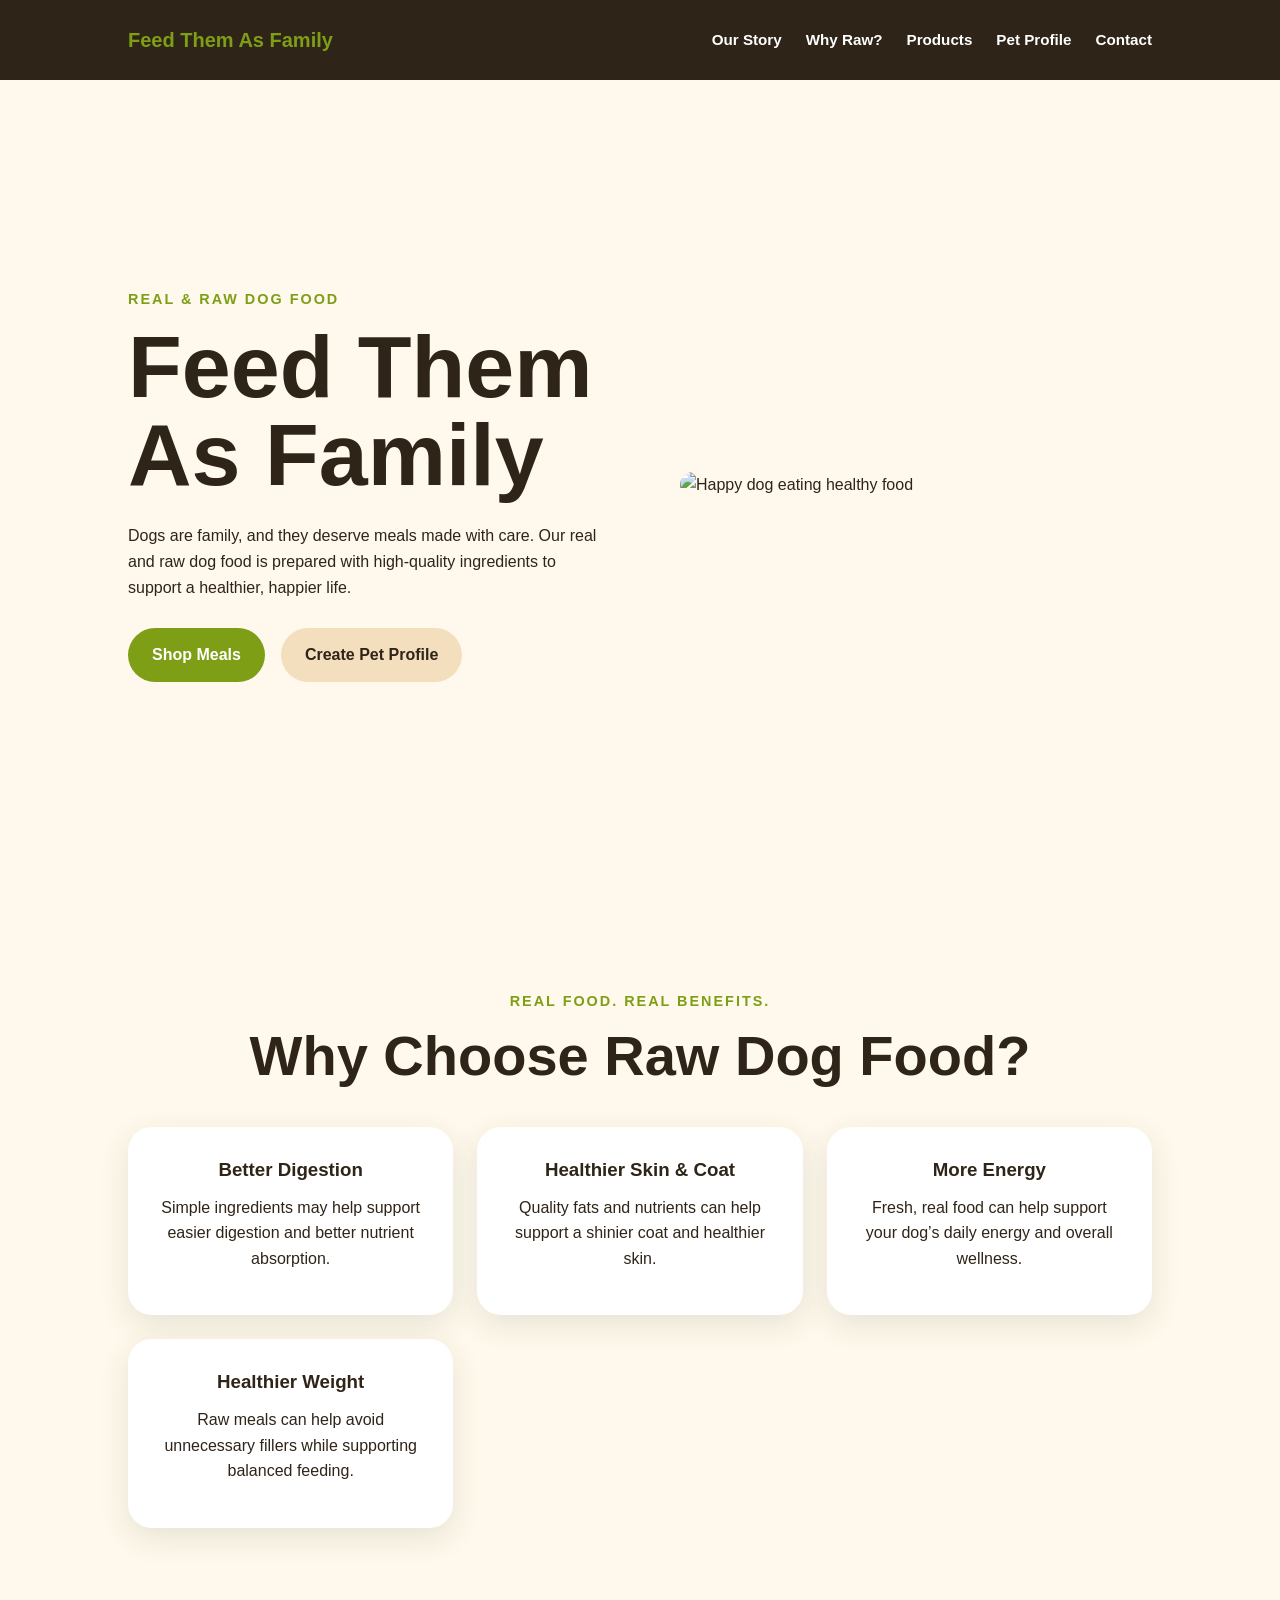
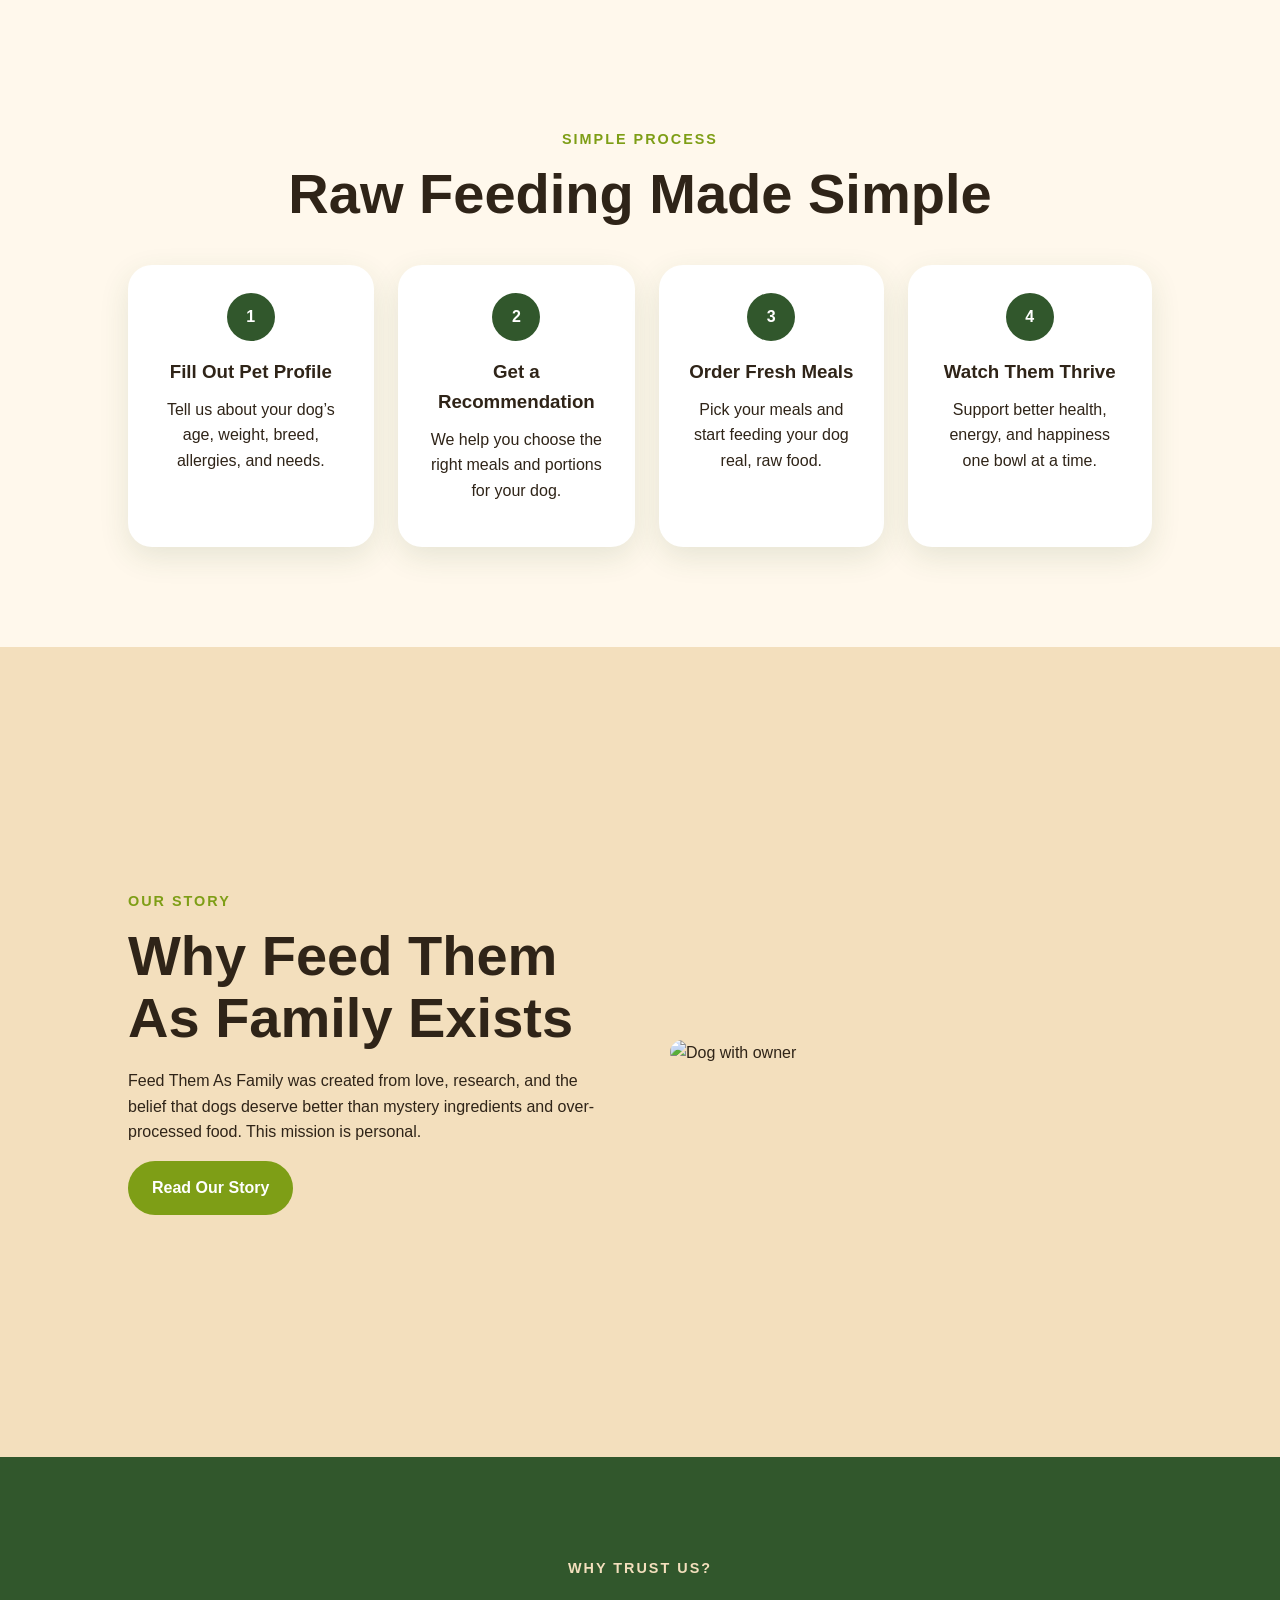
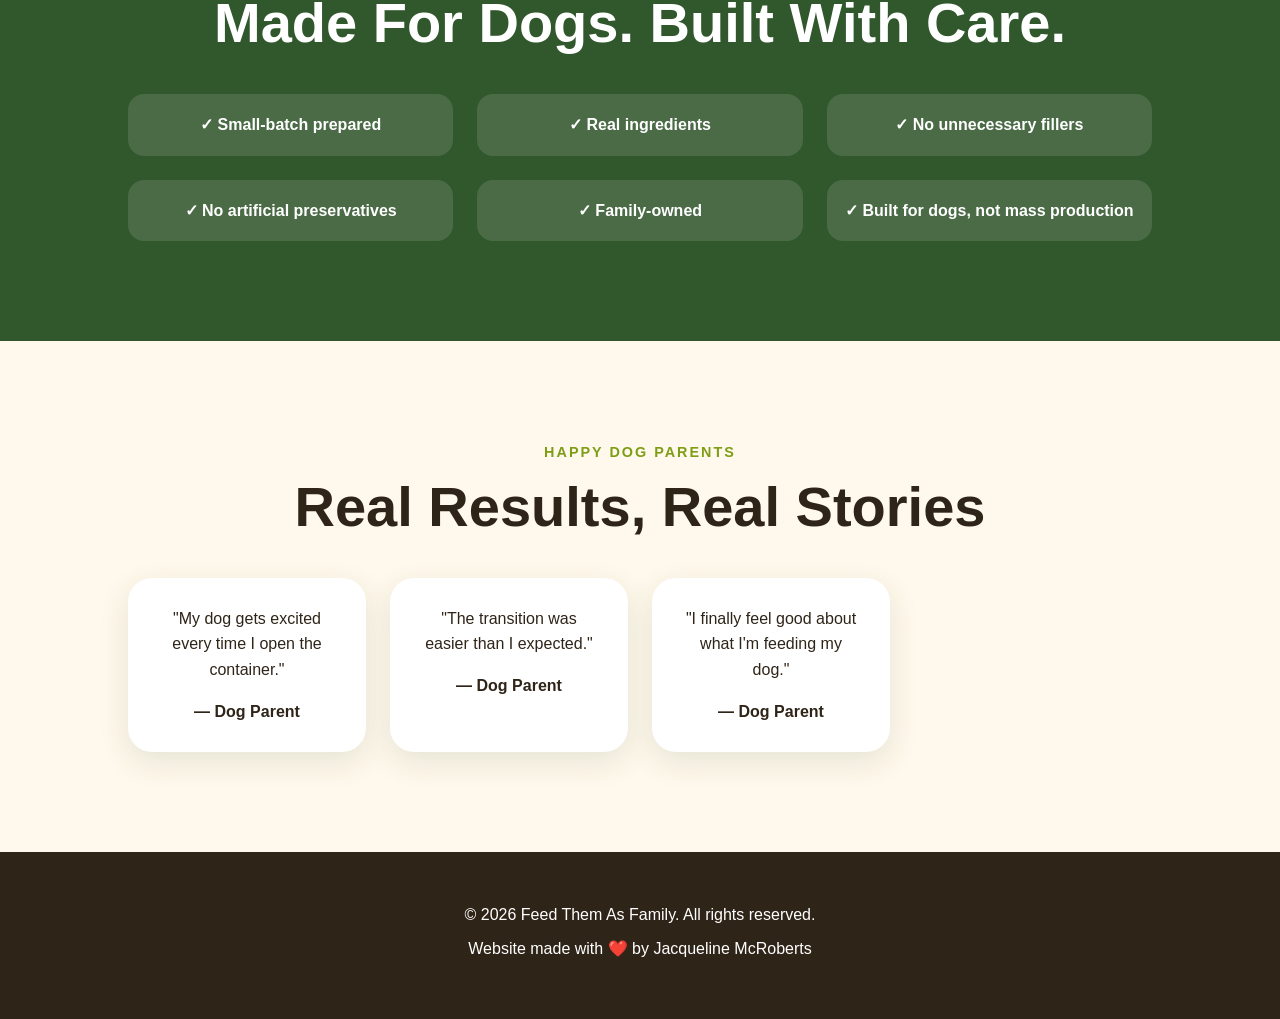
==== commit b6612faa: "Update info and styles" ====
--- a/index.html
+++ b/index.html
@@ -1,171 +1,178 @@
 <!DOCTYPE html>
 <html lang="en">
 <head>
-    <meta charset="UTF-8">
-    <meta name="viewport" content="width=device-width, initial-scale=1.0">
+  <meta charset="UTF-8" />
+  <meta name="viewport" content="width=device-width, initial-scale=1.0" />
 
-    <title>Feed Them As Family - Real & Raw Dog Food</title>
+  <title>Feed Them As Family | Real & Raw Dog Food</title>
 
-    <meta name="description" content="Feed Them As Family offers real and raw dog food made with high-quality ingredients. Our mission is to provide dogs with nutritious meals that promote their health and well-being.">
-    <meta name="keywords" content="dog food, raw dog food, real dog food, nutritious dog meals, healthy dog food, Feed Them As Family">
-    <meta name="author" content="Feed Them As Family">
-    <meta property="og:title" content="Feed Them As Family - Real & Raw Dog Food">
-    <meta property="og:description" content="Feed Them As Family offers real and raw dog food made with high-quality ingredients. Our mission is to provide dogs with nutritious meals that promote their health and well-being.">
-    <meta property="og:image" content="https://feedthemasfamily.com/images/og-image.jpg">
-    <meta property="og:url" content="https://feedthemasfamily.com">
+  <meta name="description" content="Feed Them As Family offers real and raw dog food made with high-quality ingredients for dogs who deserve to eat like family." />
+  <meta name="keywords" content="dog food, raw dog food, real dog food, healthy dog food, Feed Them As Family" />
+  <meta name="author" content="Feed Them As Family" />
 
-    <link rel="stylesheet" href="https://cdnjs.cloudflare.com/ajax/libs/font-awesome/6.7.2/css/all.min.css"/>
-    <link rel="stylesheet" href="styles.css">
+  <meta property="og:title" content="Feed Them As Family | Real & Raw Dog Food" />
+  <meta property="og:description" content="Real and raw dog food made with care for dogs who deserve to eat like family." />
+  <meta property="og:image" content="https://feedthemasfamily.com/images/og-image.jpg" />
+  <meta property="og:url" content="https://feedthemasfamily.com" />
+
+  <link rel="stylesheet" href="https://cdnjs.cloudflare.com/ajax/libs/font-awesome/6.7.2/css/all.min.css" />
+  <link rel="stylesheet" href="styles.css" />
 </head>
+
 <body>
+  <header class="header">
+    <div class="logo">
+      <a href="#home">Feed Them As Family</a>
+    </div>
 
-    <header class="header">
-        <div class="logo"><a href="#home">Feed Them As Family</a></div>
+    <nav class="nav" aria-label="Main navigation">
+      <a href="#story">Our Story</a>
+      <a href="#benefits">Why Raw?</a>
+      <a href="products.html">Products</a>
+      <a href="pet-profile.html">Pet Profile</a>
+      <a href="contact.html">Contact</a>
+    </nav>
+  </header>
 
-        <nav class="nav">
-            <a href="#story">Our Story</a>
-            <a href="#benefits">Why Raw?</a>
-            <a href="products.html">Products</a>
-            <a href="pet-profile.html">Pet Profile</a>
-            <a href="contact.html">Contact</a>
-        </nav>
-    </header>
+  <main>
+    <section class="hero" id="home">
+      <div class="hero-text">
+        <p class="eyebrow">Real & Raw Dog Food</p>
+        <h1>Feed Them As Family</h1>
+        <p>
+          Dogs are family, and they deserve meals made with care. Our real and raw dog food is prepared with high-quality ingredients to support a healthier, happier life.
+        </p>
 
-    <main>
+        <div class="hero-buttons">
+          <a href="products.html" class="btn primary">Shop Meals</a>
+          <a href="pet-profile.html" class="btn secondary">Create Pet Profile</a>
+        </div>
+      </div>
 
-        <section class="hero" id="home">
-            <div class="hero-text">
-                <p class="eyebrow">Real & Raw Dog Food</p>
-                <h1>Feed Them As Family</h1>
-                <p>
-                    At Feed Them As Family, we believe that dogs deserve the best nutrition 
-                    possible. Our real and raw dog food is made with high-quality ingredients 
-                    to ensure your furry friend gets the nutrients they need for a healthy and 
-                    happy life.
-                </p>
+      <div class="hero-image">
+        <img
+          src="https://images.unsplash.com/photo-1601758174114-e711c0cbaa69?auto=format&fit=crop&w=900&q=80"
+          alt="Happy dog eating healthy food"
+          loading="lazy"
+        />
+      </div>
+    </section>
 
-                <div class="hero-buttons">
-                    <a href="products.html" class="btn primary">Shop Meals</a>
-                    <a href="pet-profile.html" class="btn secondary">Create Pet Profile</a>
-                </div>
-            </div>
+    <section class="benefits" id="benefits">
+      <p class="eyebrow">Real Food. Real Benefits.</p>
+      <h2>Why Choose Raw Dog Food?</h2>
 
-            <div class="hero-image">
-                <img src="https://images.unsplash.com/photo-1601758174114-e711c0cbaa69?auto=format&fit=crop&w=900&q=80" 
-                alt="Happy dog eating healthy food" loading="lazy"/>
-            </div>
-        </section>
+      <div class="benefits-grid">
+        <div class="benefit-card">
+          <h3>Better Digestion</h3>
+          <p>Simple ingredients may help support easier digestion and better nutrient absorption.</p>
+        </div>
 
-        <section class="benefits" id="benefits">
-            <h2>Why Choose Raw Dog Food?</h2>
-            <p>Real Food. Real Benefits.</p>
+        <div class="benefit-card">
+          <h3>Healthier Skin & Coat</h3>
+          <p>Quality fats and nutrients can help support a shinier coat and healthier skin.</p>
+        </div>
 
-            <div class="benefits-grid">
-                <div class="benefit-card">
-                    <h3>Better Digestion</h3>
-                    <p>Raw dog food is easier for dogs to digest, leading to better nutrient absorption and less digestive issues with natural ingredients.</p>
-                </div>
-                <div class="benefit-card">
-                    <h3>Healthier Skin & Coat</h3>
-                    <p>Healthy fats and nutrients can help improve your dog's skin and coat health.</p>
-                </div>
-                <div class="benefit-card">
-                    <h3>Increased Energy</h3>
-                    <p>Many dogs experience increased energy levels and improved vitality when switched to a raw diet.</p>
-                </div>
-                <div class="benefit-card">
-                    <h3>Healthier Weight</h3>
-                    <p>Raw dog food can help with weight management by providing balanced nutrition without fillers.</p>
-                </div>
-            </div>
-        </section>
+        <div class="benefit-card">
+          <h3>More Energy</h3>
+          <p>Fresh, real food can help support your dog’s daily energy and overall wellness.</p>
+        </div>
 
-        <section class="how-it-works">
-            <p class="eyebrow">Simple Process</p>
-            <h2>Raw Feeding Made Simple</h2>
+        <div class="benefit-card">
+          <h3>Healthier Weight</h3>
+          <p>Raw meals can help avoid unnecessary fillers while supporting balanced feeding.</p>
+        </div>
+      </div>
+    </section>
 
-            <div class="steps">
-                <div class="step">
-                    <span>1</span>
-                    <h3>Fill Out Pet Profile</h3>
-                    <p>Tell us about your dog's age, weight, breed, and needs.</p>
-                </div>
-                
-                <div class="step">
-                    <span>2</span>
-                    <h3>Get a Recommendation</h3>
-                    <p>We help you choose the right meals and portions.</p>
-                </div>
+    <section class="how-it-works">
+      <p class="eyebrow">Simple Process</p>
+      <h2>Raw Feeding Made Simple</h2>
 
-                <div class="step">
-                    <span>3</span>
-                    <h3>Order Fresh Meals</h3>
-                    <p>Pick your meals and start feeding your dog(s)real & raw food..</p>
-                </div>
+      <div class="steps">
+        <div class="step">
+          <span>1</span>
+          <h3>Fill Out Pet Profile</h3>
+          <p>Tell us about your dog’s age, weight, breed, allergies, and needs.</p>
+        </div>
 
-                <div class="step">
-                    <span>4</span>
-                    <h3>Watch Them Thrive</h3>
-                    <p>Support better health, energy, and happiness.</p>
-                </div>
-            </div>
-        </section>
+        <div class="step">
+          <span>2</span>
+          <h3>Get a Recommendation</h3>
+          <p>We help you choose the right meals and portions for your dog.</p>
+        </div>
 
-        <section class="story" id="story">
-            <div>
-                <p class="eyebrow">Our Story</p>
-                <h2>Why Feed Them As Family Exists</h2>
-                <p>
-                    Feed Them As Family was created from love, research, and the belief that dogs
-                    deserve better than mystery ingredients and over-processed food. This mission 
-                    is personal.
-                </p>
-                <a href="story.html" class="btn primary">Read Our Story</a>
-            </div>
+        <div class="step">
+          <span>3</span>
+          <h3>Order Fresh Meals</h3>
+          <p>Pick your meals and start feeding your dog real, raw food.</p>
+        </div>
 
-            <img src="https://images.unsplash.com/photo-1552053831-71594a27632d?auto=format&fit=crop&w=900&q=80" alt="Dog with owner"
-            loading="lazy" />
-        </section>
+        <div class="step">
+          <span>4</span>
+          <h3>Watch Them Thrive</h3>
+          <p>Support better health, energy, and happiness one bowl at a time.</p>
+        </div>
+      </div>
+    </section>
 
-        <section class="trust">
-            <p class="eyebrow">Why Trust Us?</p>
-            <h2>Made For Dogs. Built With Care.</h2>
+    <section class="story" id="story">
+      <div>
+        <p class="eyebrow">Our Story</p>
+        <h2>Why Feed Them As Family Exists</h2>
+        <p>
+          Feed Them As Family was created from love, research, and the belief that dogs deserve better than mystery ingredients and over-processed food. This mission is personal.
+        </p>
+        <a href="story.html" class="btn primary">Read Our Story</a>
+      </div>
 
-            <div class="trust-list">
-                <p>✓ Small-batch prepared</p>
-                <p>✓ Real ingredients</p>
-                <p>✓ No fillers</p>
-                <p>✓ No artificial preservatives</p>
-                <p>✓ Family-owned</p>
-                <p>✓ Built for dogs, not mass production</p>
-            </div>
-        </section>
+      <img
+        src="https://images.unsplash.com/photo-1552053831-71594a27632d?auto=format&fit=crop&w=900&q=80"
+        alt="Dog with owner"
+        loading="lazy"
+      />
+    </section>
 
-        <section class="testimonials">
-            <p class="eyebrow">Happy Dog Parents</p>
-            <h2>Real Results, Real Stories</h2>
+    <section class="trust">
+      <p class="eyebrow">Why Trust Us?</p>
+      <h2>Made For Dogs. Built With Care.</h2>
 
-            <div class="card-grid">
-                <div class="card">
-                    <p>"My dog gets excited every time I open the container."</p>
-                    <strong> -- Dog Parent</strong>
-                </div>
+      <div class="trust-list">
+        <p>✓ Small-batch prepared</p>
+        <p>✓ Real ingredients</p>
+        <p>✓ No unnecessary fillers</p>
+        <p>✓ No artificial preservatives</p>
+        <p>✓ Family-owned</p>
+        <p>✓ Built for dogs, not mass production</p>
+      </div>
+    </section>
 
-                <div class="card">
-                    <p>"The transition was easier than I expected."</p>
-                    <strong> -- Dog Parent</strong>
-                </div>
+    <section class="testimonials">
+      <p class="eyebrow">Happy Dog Parents</p>
+      <h2>Real Results, Real Stories</h2>
 
-                <div class="card">
-                    <p>"I finally feel good about what I'm feeding my dog."</p>
-                    <strong> -- Dog Parent</strong>
-                </div>
-            </div>
-        </section>
-    </main>
+      <div class="card-grid">
+        <div class="card">
+          <p>"My dog gets excited every time I open the container."</p>
+          <strong>— Dog Parent</strong>
+        </div>
 
-    <footer class="footer" id="contact">
-        <p>&copy; 2026 Feed Them As Family. All rights reserved. | Website made with ❤️ by BlznDoll Designs</p>
-    </footer>
+        <div class="card">
+          <p>"The transition was easier than I expected."</p>
+          <strong>— Dog Parent</strong>
+        </div>
+
+        <div class="card">
+          <p>"I finally feel good about what I'm feeding my dog."</p>
+          <strong>— Dog Parent</strong>
+        </div>
+      </div>
+    </section>
+  </main>
+
+  <footer class="footer">
+    <p>&copy; 2026 Feed Them As Family. All rights reserved.</p>
+    <p>Website made with ❤️ by Jacqueline McRoberts</p>
+  </footer>
 </body>
 </html>
--- a/styles.css
+++ b/styles.css
@@ -1,17 +1,34 @@
-*, ::before, ::after {
+/* =========================
+   FEED THEM AS FAMILY
+   MOBILE-FIRST STYLESHEET
+========================= */
+
+*,
+*::before,
+*::after {
   margin: 0;
   padding: 0;
   box-sizing: border-box;
 }
 
+:root {
+  --dark: #2f2418;
+  --green: #7e9e16;
+  --deep-green: #31572c;
+  --cream: #fff8ec;
+  --tan: #f3dfbd;
+  --white: #ffffff;
+  --shadow: 0 10px 30px rgba(49, 87, 44, 0.12);
+}
+
 html {
   scroll-behavior: smooth;
 }
 
 body {
   font-family: Arial, sans-serif;
-  background: #fff8ec;
-  color: #2f2418;
+  background: var(--cream);
+  color: var(--dark);
   line-height: 1.6;
   overflow-x: hidden;
 }
@@ -23,56 +40,56 @@
 }
 
 a {
+  color: inherit;
   text-decoration: none;
-  color: inherit;
-}
+}
+
+ul,
+ol {
+  padding-left: 1.3rem;
+}
+
+section {
+  padding: 56px 6%;
+}
+
+/* HEADER */
 
 .header {
-  background: #2f2418;
-  color: white;
-  display: flex;
-  justify-content: space-between;
-  align-items: center;
-  padding: 24px 8%;
-  position: sticky;
-  top: 0;
-  z-index: 10;
-  box-shadow: 0 4px 20px rgba(0, 0, 0, 0.05);
+  background: var(--dark);
+  color: var(--white);
+  padding: 22px 6%;
+  text-align: center;
 }
 
 .logo {
-  font-size: 1.3rem;
-  font-weight: 800;
-  color: rgba(126, 158, 22, 1);
+  color: var(--green);
+  font-size: 1.25rem;
+  font-weight: 800;
+  margin-bottom: 18px;
 }
 
 .nav {
   display: flex;
-  gap: 24px;
+  justify-content: center;
+  flex-wrap: wrap;
+  gap: 14px;
 }
 
 .nav a {
-  font-weight: 600;
+  font-size: 0.95rem;
+  font-weight: 700;
 }
 
 .nav a:hover {
-  color: rgba(126, 158, 22, 1);
-}
-
-section {
-  padding: 80px 8%;
-}
-
-.hero {
-  display: grid;
-  grid-template-columns: 1fr 1fr;
-  gap: 60px;
-  align-items: center;
-  min-height: 90vh;
-}
+  color: var(--green);
+}
+
+/* TYPOGRAPHY */
 
 .eyebrow {
-  color: rgba(126, 158, 22, 1);
+  color: var(--green);
+  font-size: 0.9rem;
   font-weight: 800;
   text-transform: uppercase;
   letter-spacing: 2px;
@@ -80,13 +97,13 @@
 }
 
 h1 {
-  font-size: clamp(2.8rem, 6vw, 5.5rem);
+  font-size: clamp(2.4rem, 10vw, 5.5rem);
   line-height: 1;
   margin-bottom: 24px;
 }
 
 h2 {
-  font-size: clamp(2rem, 4vw, 3.5rem);
+  font-size: clamp(2rem, 7vw, 3.5rem);
   line-height: 1.1;
   margin-bottom: 20px;
 }
@@ -95,98 +112,165 @@
   margin-bottom: 10px;
 }
 
-.hero-text p {
-  font-size: 1.1rem;
-  max-width: 550px;
-}
-
-.hero-buttons {
-  display: flex;
-  gap: 16px;
-  margin-top: 32px;
-  flex-wrap: wrap;
-}
+p {
+  margin-bottom: 16px;
+}
+
+/* BUTTONS */
 
 .btn {
   display: inline-block;
+  width: 100%;
   padding: 14px 24px;
+  border: none;
   border-radius: 999px;
-  font-weight: 700;
+  font-weight: 800;
+  text-align: center;
+  cursor: pointer;
   transition: 0.3s ease;
-  border: none;
-  cursor: pointer;
 }
 
 .primary {
-  background: rgba(126, 158, 22, 1);
-  color: white;
-    text-shadow: 0 2px 4px black;
+  background: var(--green);
+  color: var(--white);
 }
 
 .primary:hover {
-  background: #1f3a1d;
+  background: var(--deep-green);
   transform: translateY(-3px);
 }
 
 .secondary {
-  background: #f3dfbd;
-  color: white;
-  text-shadow: 0 2px 4px black;
+  background: var(--tan);
+  color: var(--dark);
 }
 
 .secondary:hover {
-  background: #2f2418;
+  background: var(--dark);
+  color: var(--white);
   transform: translateY(-3px);
 }
 
+.text-link {
+  color: var(--deep-green);
+  font-weight: 800;
+  text-decoration: underline;
+}
+
+/* HERO / PAGE HEADERS */
+
+.hero,
+.story {
+  display: grid;
+  gap: 40px;
+}
+
+.hero {
+  min-height: auto;
+}
+
+.hero-text p,
+.contact-hero p,
+.profile-hero p,
+.products-hero p,
+.policy-hero p,
+.story-hero p {
+  max-width: 760px;
+  margin-left: auto;
+  margin-right: auto;
+}
+
+.hero-buttons,
+.cta-buttons,
+.note-buttons {
+  display: grid;
+  gap: 16px;
+  margin-top: 28px;
+}
+
+.products,
+.products-hero,
+.products-intro,
+.product-note,
+.storage-info,
+.products-faq,
+.profile-hero,
+.profile-intro,
+.how-profile-works,
+.profile-faq,
+.contact-hero,
+.help-section,
+.faq,
+.social-section,
+.story-hero,
+.mission-section,
+.story-cta,
+.policy-hero,
 .benefits,
 .how-it-works,
-.testimonials {
+.testimonials,
+.trust {
   text-align: center;
 }
 
-.products {
-    text-align: center;
-    background: #f3dfbd;
-}
+.products,
+.products-hero,
+.profile-hero,
+.contact-hero,
+.story,
+.story-hero,
+.policy-hero {
+  background: var(--tan);
+}
+
+/* GRIDS */
 
 .card-grid,
 .product-grid,
-.steps {
-  display: grid;
-  grid-template-columns: repeat(4, 1fr);
+.products-grid,
+.steps,
+.trust-list,
+.benefits-grid,
+.profile-benefits,
+.help-grid,
+.info-grid,
+.mission-grid {
+  display: grid;
+  grid-template-columns: 1fr;
   gap: 24px;
   margin-top: 40px;
 }
 
+/* CARDS */
+
 .card,
 .step,
-.product-card {
-  background: white;
+.product-card,
+.benefit-card,
+.profile-card,
+.help-card,
+.info-card,
+.mission-card,
+.contact-card,
+.profile-side-card,
+.story-card,
+.policy-contact-card {
+  background: var(--white);
   padding: 28px;
   border-radius: 24px;
-  box-shadow: 0 10px 30px rgba(49, 87, 44, 0.1);
-}
-
-.product-grid {
-  grid-template-columns: repeat(3, 1fr);
-}
-
-.product-card img {
-  height: 240px;
-  object-fit: cover;
-  margin-bottom: 20px;
-}
-
-.product-card .btn {
-  margin-top: 20px;
+  box-shadow: var(--shadow);
+}
+
+.steps {
+  display: flex;
+  text-align: center;
 }
 
 .step span {
   width: 48px;
   height: 48px;
-  background: #31572c;
-  color: white;
+  background: var(--deep-green);
+  color: var(--white);
   display: grid;
   place-items: center;
   border-radius: 50%;
@@ -194,71 +278,93 @@
   margin: 0 auto 16px;
 }
 
-.story {
-  display: grid;
-  grid-template-columns: 1fr 1fr;
-  gap: 60px;
-  align-items: center;
-  background: #f3dfbd;
-}
-
-.story p {
-  margin-bottom: 24px;
-}
-
 .trust {
-  background: #31572c;
-  color: white;
-  text-align: center;
-}
-
-.trust .eyebrow {
-  color: #f3dfbd;
-}
-
-.trust-list {
-  margin-top: 40px;
-  display: grid;
-  grid-template-columns: repeat(3, 1fr);
-  gap: 18px;
+  background: var(--deep-green);
+  color: var(--white);
+}
+
+.trust .eyebrow,
+.story-cta .eyebrow {
+  color: var(--tan);
 }
 
 .trust-list p {
   background: rgba(255, 255, 255, 0.12);
   padding: 18px;
   border-radius: 16px;
-  font-weight: 700;
-}
-
-.profile {
-  text-align: center;
-}
-
-.profile p {
-  max-width: 600px;
-  margin: 0 auto 32px;
-}
-
-.profile-hero {
-    text-align: center;
-     background: #f3dfbd;
-}
+  font-weight: 800;
+  margin: 0;
+}
+
+/* PRODUCTS */
+
+.product-card img {
+  height: 230px;
+  object-fit: cover;
+  margin-bottom: 20px;
+}
+
+.product-content {
+  display: grid;
+  gap: 12px;
+}
+
+.product-tag {
+  color: var(--green);
+  font-weight: 800;
+  text-transform: uppercase;
+  letter-spacing: 1px;
+  margin-bottom: 0;
+}
+
+.product-price {
+  color: var(--deep-green);
+  font-weight: 800;
+}
+
+.product-list {
+  margin: 10px 0;
+}
+
+/* FORMS */
 
 form {
-  max-width: 700px;
-  margin: 0 auto;
-  display: grid;
-  gap: 16px;
+  width: 100%;
+}
+
+.contact-form,
+.profile-form {
+  display: grid;
+  gap: 18px;
+  background: var(--white);
+  padding: 24px;
+  border-radius: 24px;
+  box-shadow: var(--shadow);
+}
+
+.form-group {
+  display: grid;
+  gap: 8px;
+}
+
+label {
+  font-weight: 800;
+}
+
+label span {
+  font-weight: 400;
 }
 
 input,
+select,
 textarea {
   width: 100%;
   padding: 16px;
-  border: 2px solid #f3dfbd;
+  border: 2px solid var(--tan);
   border-radius: 14px;
+  background: var(--white);
+  font-family: inherit;
   font-size: 1rem;
-  font-family: inherit;
 }
 
 textarea {
@@ -266,319 +372,327 @@
   resize: vertical;
 }
 
-.contact-hero {
+fieldset {
+  border: 2px solid var(--tan);
+  border-radius: 20px;
+  padding: 22px;
+  margin-bottom: 24px;
+}
+
+legend {
+  color: var(--deep-green);
+  font-weight: 800;
+  padding: 0 10px;
+}
+
+.form-grid {
+  display: grid;
+  gap: 18px;
+}
+
+.form-note,
+.form-disclaimer,
+.legal-note {
+  background: var(--tan);
+  padding: 18px;
+  border-radius: 16px;
+  font-size: 0.95rem;
+  margin-top: 20px;
+}
+
+/* PAGE LAYOUTS */
+
+.contact-section,
+.profile-section,
+.story-page {
+  display: grid;
+  grid-template-columns: 1fr;
+  gap: 40px;
+  align-items: start;
+}
+
+.contact-sidebar,
+.profile-sidebar,
+.story-sidebar {
+  display: grid;
+  gap: 20px;
+}
+
+.contact-card i,
+.profile-card i,
+.profile-side-card i,
+.help-card i,
+.info-card i,
+.story-card i {
+  color: var(--green);
+  font-size: 1.8rem;
+  margin-bottom: 14px;
+}
+
+/* STORY */
+
+.story-content {
+  background: var(--white);
+  padding: 28px;
+  border-radius: 24px;
+  box-shadow: var(--shadow);
+}
+
+.story-content blockquote {
+  background: var(--tan);
+  border-left: 6px solid var(--green);
+  border-radius: 16px;
+  margin: 30px 0;
+  padding: 24px;
+  font-size: 1.15rem;
+  font-weight: 800;
+}
+
+.story-cta {
+  background: var(--deep-green);
+  color: var(--white);
+}
+
+/* PRIVACY POLICY */
+
+.privacy-policy {
+  max-width: 1000px;
+  margin: 0 auto;
+}
+
+.privacy-policy h2 {
+  font-size: 2rem;
+  margin-top: 40px;
+}
+
+.privacy-policy h3 {
+  color: var(--deep-green);
+  margin-top: 24px;
+}
+
+.privacy-policy ul {
+  margin: 16px 0 24px;
+}
+
+.privacy-policy a {
+  color: var(--deep-green);
+  font-weight: 800;
+  text-decoration: underline;
+}
+
+/* FAQ */
+
+details {
+  background: var(--white);
+  max-width: 900px;
+  margin: 16px auto;
+  padding: 20px;
+  border-radius: 16px;
+  box-shadow: var(--shadow);
+  text-align: left;
+}
+
+summary {
+  color: var(--deep-green);
+  font-weight: 800;
+  cursor: pointer;
+}
+
+/* SOCIAL */
+
+.social-links {
+  display: flex;
+  justify-content: center;
+  gap: 16px;
+  margin-top: 24px;
+}
+
+.social-links a {
+  width: 48px;
+  height: 48px;
+  background: var(--deep-green);
+  color: var(--white);
+  border-radius: 50%;
+  display: grid;
+  place-items: center;
+}
+
+/* FOOTER */
+
+.footer {
+  background: var(--dark);
+  color: var(--white);
   text-align: center;
-  background: #f3dfbd;
-}
-
-.contact-hero p {
-  max-width: 700px;
-  margin: 0 auto;
-}
-
-.contact-section {
-  display: grid;
-  grid-template-columns: 2fr 1fr;
-  gap: 50px;
-  align-items: start;
-}
-
-.contact-info p {
-  margin-bottom: 24px;
-}
-
-.contact-card {
-  padding: 24px;
-  border-radius: 20px;
+  padding: 50px 6%;
+}
+
+.legal-grid {
+  display: flex;
+  justify-content: center;
+  gap: 16px;
   margin-bottom: 18px;
 }
 
-.contact-card h3 {
-  color: #31572c;
-}
-
-.contact-form {
-  background: white;
-  padding: 40px;
-  border-radius: 24px;
-  box-shadow: 0 10px 30px rgba(49, 87, 44, 0.1);
-}
-
-.contact-info {
-  position: sticky;
-  top: 120px;
-}
-
-select {
-  width: 100%;
-  padding: 16px;
-  border: 2px solid #f3dfbd;
-  border-radius: 14px;
-  font-size: 1rem;
-  font-family: inherit;
-  background: white;
-}
-
-.footer {
-  background: #2f2418;
-  color: white;
-  text-align: center;
-  padding: 50px 8%;
-}
-
-.footer h2 {
-  margin-bottom: 10px;
-}
-
-
-
-
-
-
-/* MEDIA QUERIES */
-
-/* SMALL PHONES */
-@media (max-width: 480px) {
+.legal-card {
+  color: var(--tan);
+  font-weight: 800;
+}
+
+.footer p {
+  margin-bottom: 8px;
+}
+
+/* =========================
+   MEDIA QUERIES
+========================= */
+
+/* TABLETS */
+@media (min-width: 768px) {
   section {
-    padding: 50px 20px;
+    padding: 70px 6%;
   }
 
   .header {
-    padding: 20px;
-  }
-
-  .logo {
-    font-size: 1.1rem;
-  }
-
-  .nav {
-    gap: 10px;
-  }
-
-  .nav a {
-    font-size: 0.85rem;
-  }
-
-  h1 {
-    font-size: 2.4rem;
-  }
-
-  h2 {
-    font-size: 1.9rem;
-  }
-
-  .hero-buttons {
-    flex-direction: column;
+    position: sticky;
+    top: 0;
+    z-index: 10;
   }
 
   .btn {
-    width: 100%;
-    text-align: center;
-  }
-
-  .card,
-  .step,
-  .product-card {
-    padding: 22px;
-  }
-
-  input,
-  textarea {
-    font-size: 0.95rem;
-  }
-
-  .contact-form {
-    padding: 24px;
-  }
-}
-
-@media (max-width: 600px) {
-  section {
-    padding: 60px 6%;
-  }
-
-  .card-grid,
-  .product-grid,
-  .steps,
-  .trust-list {
-    grid-template-columns: 1fr;
-  }
-
-  .nav {
-    gap: 12px;
-    font-size: 0.9rem;
-  }
-
-  .hero-buttons {
-    flex-direction: column;
-  }
-
-  .btn {
-    text-align: center;
-  }
-}
-
-/* MOBILE */
-@media (max-width: 768px) {
-  .header {
-    position: static;
-    flex-direction: column;
-    gap: 16px;
-    text-align: center;
-  }
-
-  .nav {
+    width: auto;
+  }
+
+  .hero-buttons,
+  .cta-buttons,
+  .note-buttons {
+    display: flex;
+    justify-content: center;
     flex-wrap: wrap;
-    justify-content: center;
-    gap: 14px;
-  }
-
-  .nav a {
-    font-size: 0.95rem;
-  }
-
-  .hero {
-    padding-top: 50px;
-    min-height: auto;
-  }
-
-  h1 {
-    font-size: 3rem;
-  }
-
-  h2 {
-    font-size: 2.2rem;
-  }
-
-  .product-grid,
+  }
+
+  .benefits-grid,
+  .profile-benefits,
+  .help-grid,
+  .info-grid,
+  .mission-grid,
   .card-grid,
   .steps,
-  .trust-list {
-    grid-template-columns: 1fr;
-  }
-
-  .product-card img {
-    height: 220px;
-  }
-
-  form {
-    width: 100%;
-  }
-}
-
-/* TABLET */
-@media (max-width: 900px) {
+  .trust-list,
+  .product-grid,
+  .products-grid {
+    grid-template-columns: repeat(2, 1fr);
+  }
+
+  .form-grid {
+    grid-template-columns: repeat(2, 1fr);
+  }
+
+  .contact-form,
+  .profile-form,
+  .story-content {
+    padding: 36px;
+  }
+}
+
+/* LAPTOPS / SMALL DESKTOPS */
+@media (min-width: 1024px) {
+  section {
+    padding: 90px 8%;
+  }
+
   .header {
-    flex-direction: column;
-    gap: 16px;
+    display: flex;
+    justify-content: space-between;
+    align-items: center;
+    padding: 24px 8%;
+    text-align: left;
+  }
+
+  .logo {
+    margin-bottom: 0;
   }
 
   .nav {
-    flex-wrap: wrap;
-    justify-content: center;
+    justify-content: flex-end;
+    gap: 24px;
   }
 
   .hero,
   .story {
-    grid-template-columns: 1fr;
+    grid-template-columns: 1fr 1fr;
+    align-items: center;
+    gap: 60px;
+    min-height: 90vh;
+  }
+
+  .hero-text p {
+    margin-left: 0;
+  }
+
+  .hero-buttons {
+    justify-content: flex-start;
   }
 
   .card-grid,
+  .steps {
+    grid-template-columns: repeat(4, 1fr);
+  }
+
+  .trust-list,
+  .benefits-grid,
+  .profile-benefits,
+  .help-grid,
+  .info-grid,
+  .mission-grid,
   .product-grid,
-  .steps,
-  .trust-list {
-    grid-template-columns: 1fr 1fr;
-  }
-
-  .hero {
-    min-height: auto;
-  }
-
-    .contact-section {
-    grid-template-columns: 1fr;
-  }
-
-  .contact-hero {
-    padding-top: 60px;
-  }
-}
-
-@media (max-width: 1024px) {
-  .header {
-    padding: 20px 5%;
-  }
-
-  section {
-    padding: 70px 5%;
-  }
-
-  .hero,
-  .story {
-    grid-template-columns: 1fr;
-    gap: 40px;
-    text-align: center;
-  }
-
-  .hero-text p {
-    margin: 0 auto;
-  }
-
-  .hero-buttons {
-    justify-content: center;
-  }
-
-  .card-grid,
-  .steps,
-  .trust-list {
-    grid-template-columns: repeat(2, 1fr);
-  }
-
-  .product-grid {
-    grid-template-columns: 1fr 1fr;
+  .products-grid {
+    grid-template-columns: repeat(3, 1fr);
+  }
+
+  .contact-section,
+  .profile-section,
+  .story-page {
+    grid-template-columns: 2fr 1fr;
+  }
+
+  .contact-sidebar,
+  .profile-sidebar,
+  .story-sidebar {
+    position: sticky;
+    top: 120px;
+  }
+
+  .product-card img {
+    height: 260px;
   }
 }
 
 /* LARGE DESKTOPS */
 @media (min-width: 1200px) {
+  section {
+    padding: 100px 10%;
+  }
+
   .header {
     padding: 24px 10%;
   }
 
-  section {
-    padding: 100px 10%;
-  }
-
   .hero {
     gap: 80px;
   }
 
-  .hero-text p {
-    max-width: 600px;
-  }
-
-  .card-grid {
-    grid-template-columns: repeat(4, 1fr);
-  }
-
-  .product-grid {
-    grid-template-columns: repeat(3, 1fr);
-  }
-
-  .steps {
-    grid-template-columns: repeat(4, 1fr);
-  }
-
-  .trust-list {
-    grid-template-columns: repeat(3, 1fr);
-  }
-}
-
-/* EXTRA LARGE DESKTOPS */
+  .product-card img {
+    height: 300px;
+  }
+}
+
+/* EXTRA LARGE SCREENS */
 @media (min-width: 1440px) {
   .header,
   section {
     max-width: 1600px;
-    margin: 0 auto;
+    margin-left: auto;
+    margin-right: auto;
   }
 
   h1 {
@@ -592,33 +706,4 @@
   .hero {
     min-height: 95vh;
   }
-
-  .product-card img {
-    height: 300px;
-    object-fit: cover;
-  }
-}
-
-/* ULTRA-WIDE MONITORS */
-@media (min-width: 1920px) {
-  .header,
-  section {
-    max-width: 1800px;
-  }
-
-  h1 {
-    font-size: 7rem;
-  }
-
-  h2 {
-    font-size: 4.5rem;
-  }
-
-  .hero {
-    gap: 120px;
-  }
-
-  .hero-text p {
-    font-size: 1.25rem;
-  }
 }
